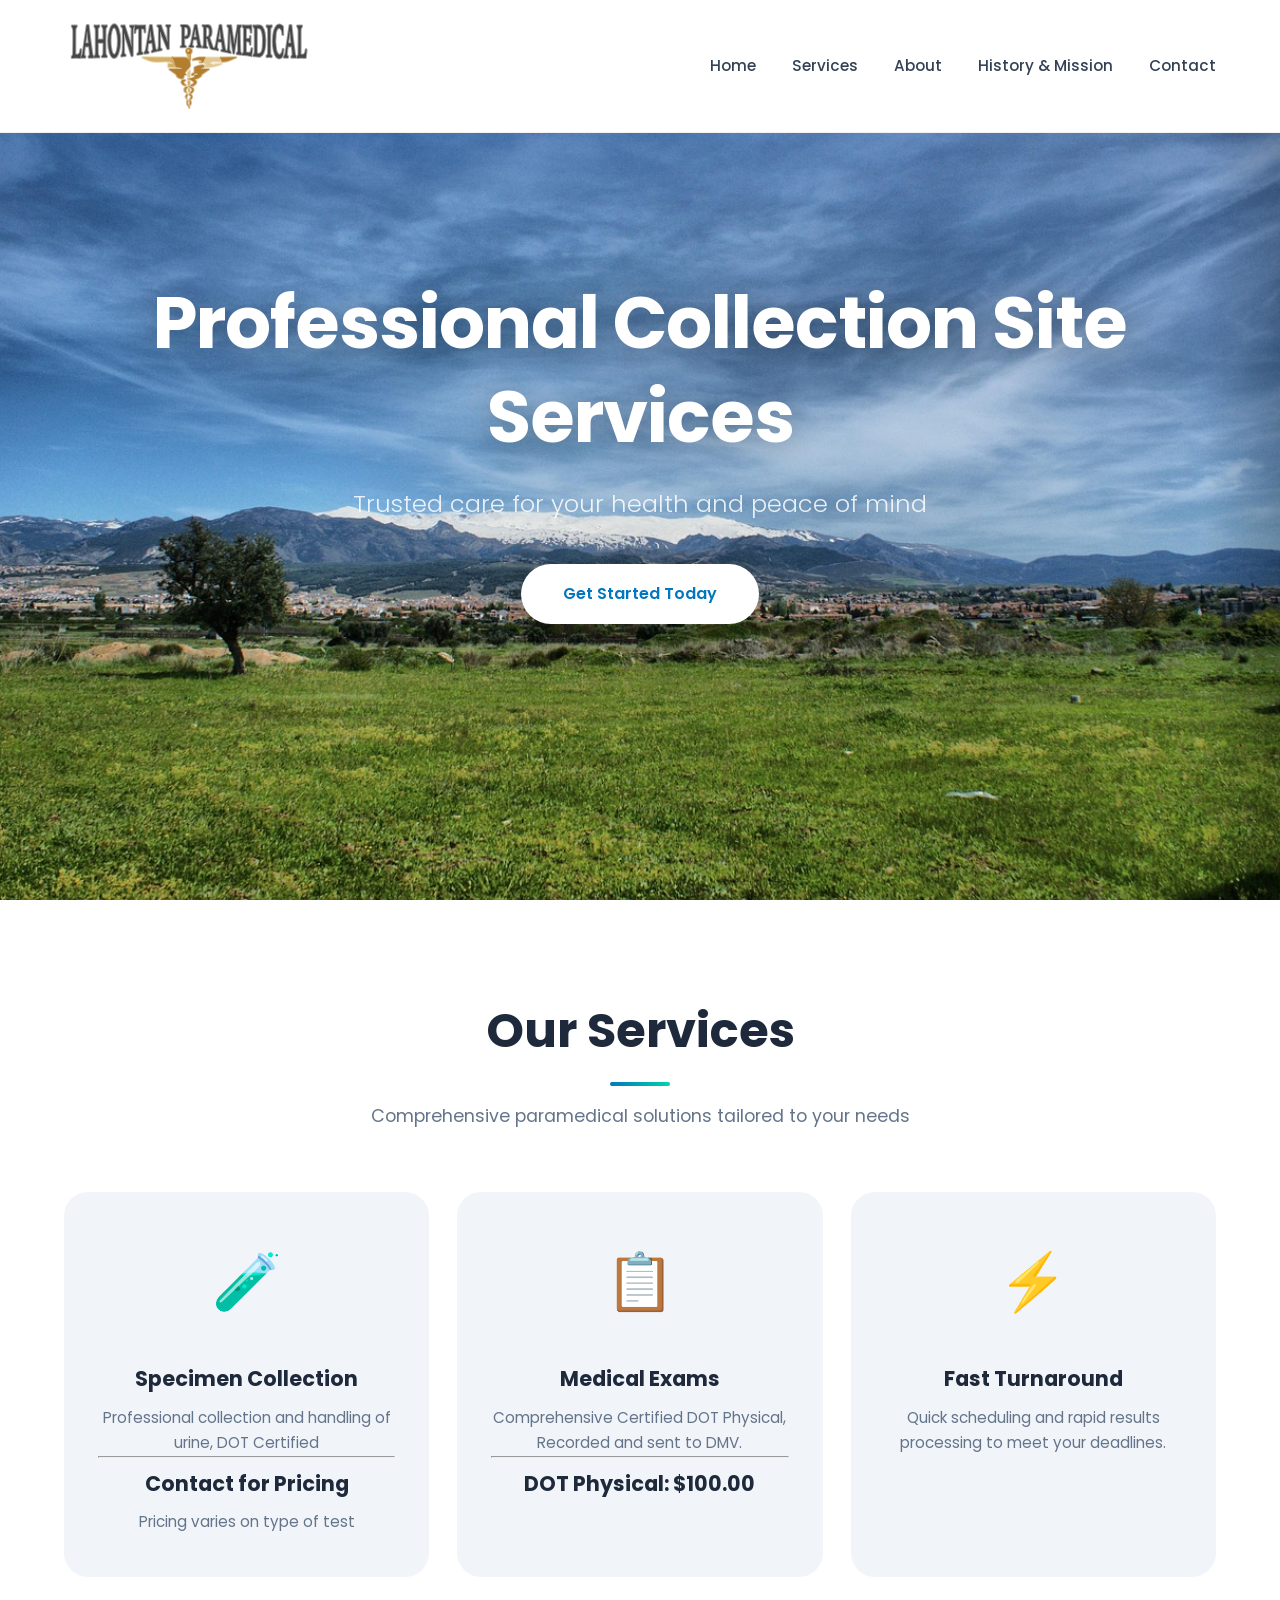
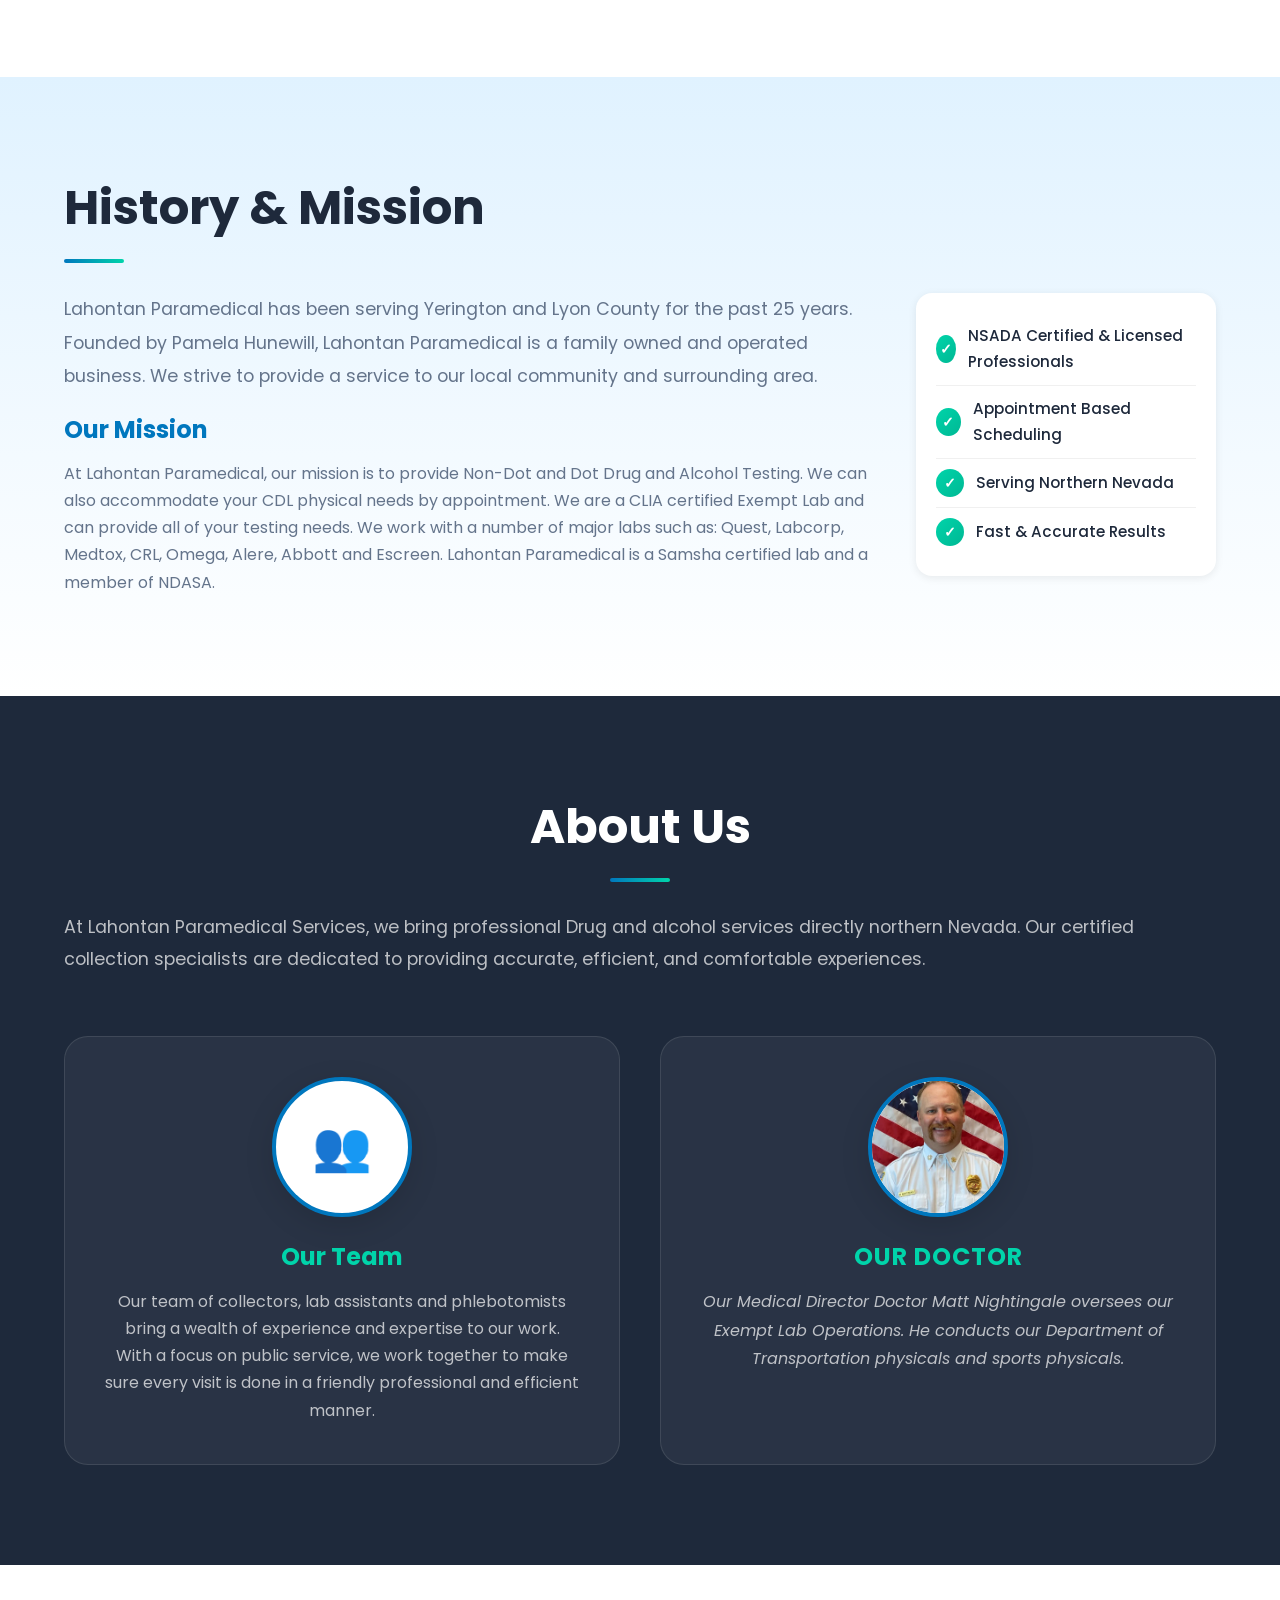
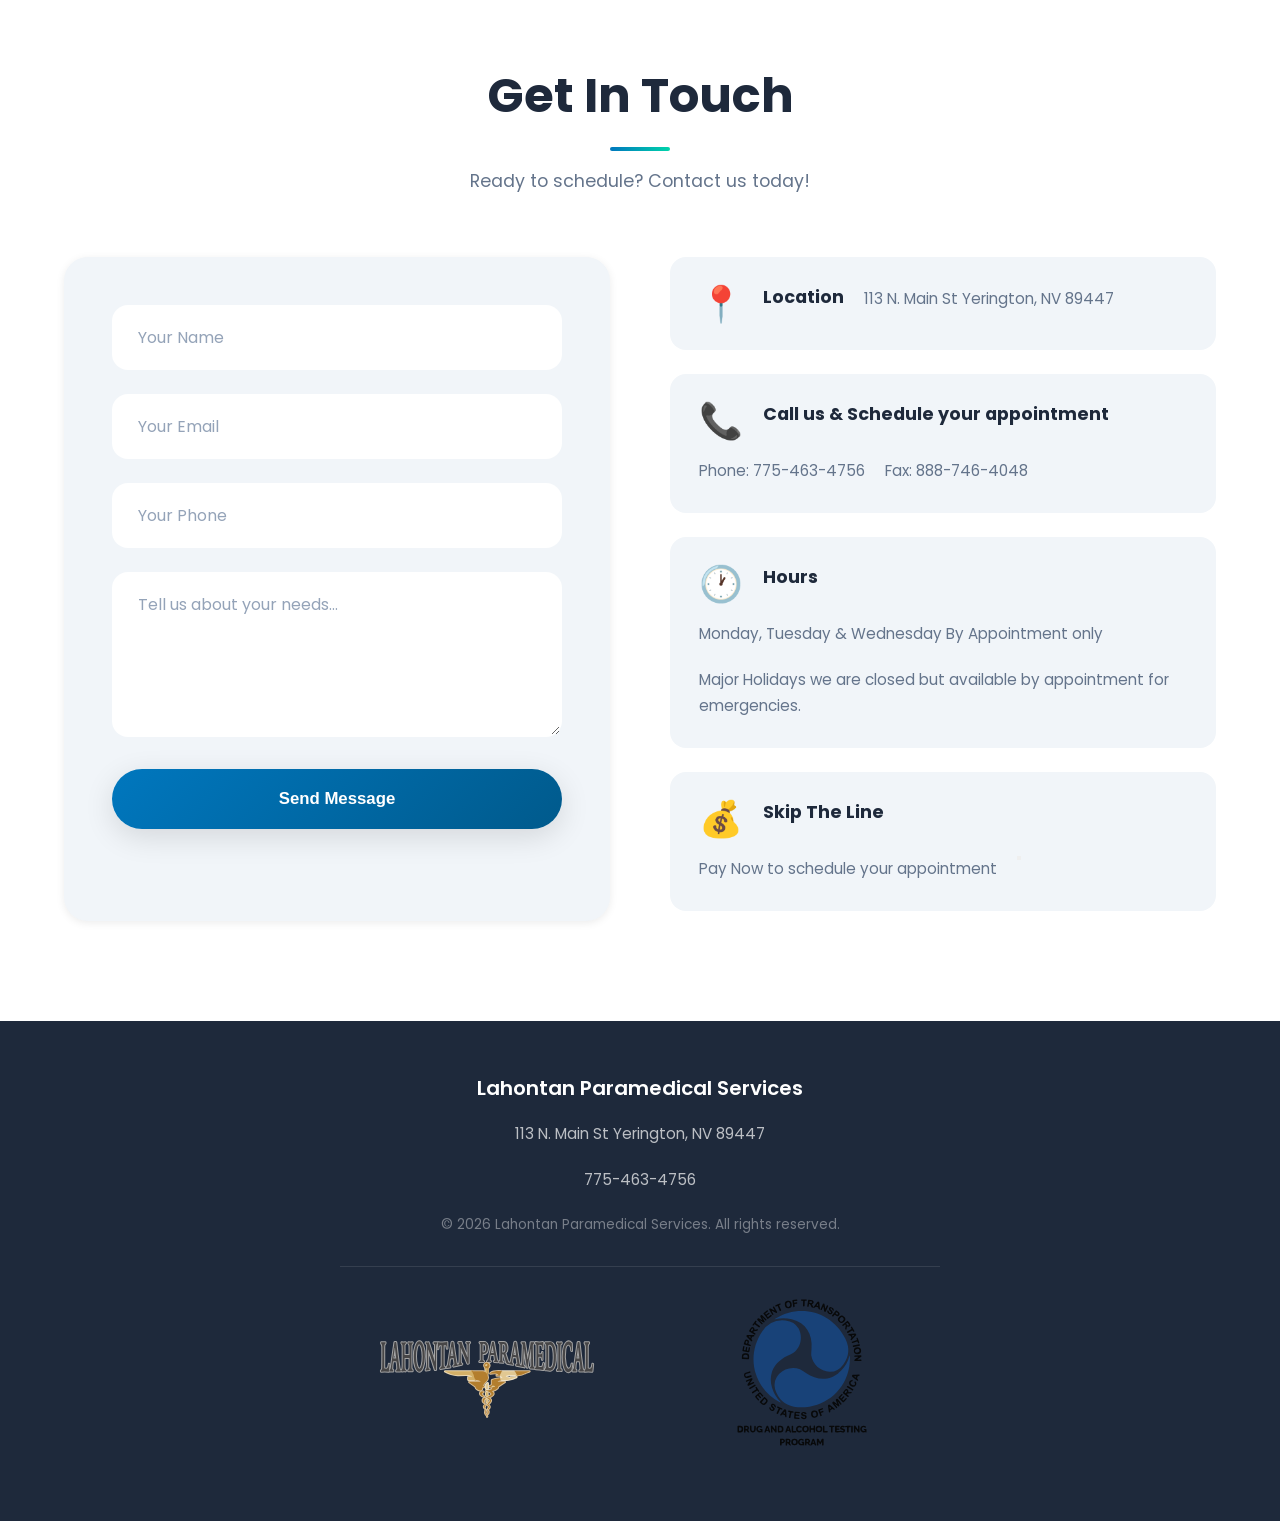
==== index.html @ 8db7cad7 "final draft" ====
<!DOCTYPE html>
<html lang="en">
<head>
    <meta charset="UTF-8">
    <meta name="viewport" content="width=device-width, initial-scale=1.0">
    <title>Lahontan Paramedical Services</title>
    <link rel="icon" type="image/svg+xml" href="./images/DOT.svg">
    <link rel="icon" type="image/svg+xml" href="./images/biglogo.svg">
    <link rel="icon" type="image/svg+xml" href="./images/logo.svg">

    <link rel="stylesheet" href="styles.css">
    <link href="https://fonts.googleapis.com/css2?family=Poppins:wght@300;400;600;700&display=swap" rel="stylesheet">
</head>
<body class="Site">
    <!-- Navigation -->
    <header id="header">
        <div class="nav-container">
            <div class="logo">
                <img src="images/biglogo.svg" alt="Lahontan Paramedical" class="logo-svg">
                <!-- <span class="logo-text">Lahontan Paramedical</span> -->
            </div>
            <nav class="nav-menu">
                <a href="#home">Home</a>
                <a href="#services">Services</a>
                <a href="#about">About</a>
                <a href="#history-mission">History & Mission</a>
                <a href="#contact">Contact</a>
            </nav>
            <!-- uncomment for hamburger menu  -->
            <!-- <button class="menu-toggle" aria-label="Toggle menu">
                <span></span>
                <span></span>
                <span></span>
            </button> -->
        </div>
    </header>

    <main class="Site-content">
        <!-- Hero Section -->
        <section id="home" class="hero">
            <div class="hero-content">
                <h1 class="hero-title">Professional  Collection Site Services</h1>
                <p class="hero-subtitle">Trusted care for your health and peace of mind</p>
                <a href="#contact" class="btn btn-primary pulse">Get Started Today</a>
            </div>
            <div class="hero-bg"></div>
        </section>

        <!-- Services Section -->
        <section id="services" class="section services">
            <div class="container">
                <h2 class="section-title">Our Services</h2>
                <p class="section-subtitle">Comprehensive paramedical solutions tailored to your needs</p>
                
                <div class="services-grid">
                    <div class="service-card">
                        <div class="service-icon">🧪</div>
                        <h3>Specimen Collection</h3>
                        <p>Professional collection and handling of urine, DOT Certified</p>
                        <hr>
                        <h3>Contact for Pricing</h3>
                        <p>Pricing varies on type of test</p>
                    </div>
                    <div class="service-card">
                        <div class="service-icon">📋</div>
                        <h3>Medical Exams</h3>
                        <p>Comprehensive Certified DOT Physical, Recorded and sent to DMV.</p>
                        <hr>
                        <h3>DOT Physical: $100.00</h3>
                    </div>
                     <div class="service-card">
                        <div class="service-icon">⚡</div>
                        <h3>Fast Turnaround</h3>
                        <p>Quick scheduling and rapid results processing to meet your deadlines.</p>
                    </div>
                </div>
            </div>
        </section>

        <!-- About Section -->
        <section id="about" class="section about">
            <div class="container">
                <div class="about-grid">
                    <div class="about-content">
                        <h2 class="section-title"> History & Mission</h2>
                        <div class="about-intro-wrapper">
                            <div class="about-main-content">
                                <p class="about-intro-text">Lahontan Paramedical has been serving Yerington and Lyon County for the past 25 years. Founded by Pamela Hunewill, Lahontan Paramedical is a family owned and operated business. We strive to provide a service to our local community and surrounding area.</p>
                                <div class="about-sub-section">
                                    <h3 class="sub-title">Our Mission</h3>
                                    <p>At Lahontan Paramedical, our mission is to provide Non-Dot and Dot Drug and Alcohol Testing. We can also accommodate your CDL physical needs by appointment. We are a CLIA certified Exempt Lab and can provide all of your testing needs. We work with a number of major labs such as: Quest, Labcorp, Medtox, CRL, Omega, Alere, Abbott and Escreen. Lahontan Paramedical is a Samsha certified lab and a member of NDASA.</p>
                                </div>
                            </div>
                            <ul class="about-list">
                                <li><span class="check">✓</span> NSADA Certified & Licensed Professionals</li>
                                <li><span class="check">✓</span> Appointment Based Scheduling</li>
                                <li><span class="check">✓</span> Serving Northern Nevada</li>
                                <li><span class="check">✓</span> Fast & Accurate Results</li>
                            </ul>
                        </div>
                    </div>
                </div>
            </div>
        </section>

        <!-- History & Mission Section -->
        <section id="history-mission" class="section history-mission">
            <div class="container">
                <div class="history-grid">
                    <div class="history-content">
                        <h2 class="section-title">About Us</h2>
                        <p>At Lahontan Paramedical Services, we bring professional Drug and alcohol services directly northern Nevada. Our certified collection specialists are dedicated to providing accurate, efficient, and comfortable experiences.</p>

                    </div>
                </div>
                
                <div class="team-doctor-grid">
                    <div class="team-card">
                        <div class="member-image-placeholder">👥</div>
                        <h3>Our Team</h3>
                        <p>Our team of collectors, lab assistants and phlebotomists bring a wealth of experience and expertise to our work. With a focus on public service, we work together to make sure every visit is done in a friendly professional and efficient manner.</p>
                    </div>
                    <div class="doctor-card">
                        <div class="member-image-placeholder">
                            <img src="./images/dr.img.png" alt="Dr. Nightingale">
                        </div>
                        <h3>Our Doctor</h3>
                        <p>Our Medical Director Doctor Matt Nightingale oversees our Exempt Lab Operations.  He conducts our Department of Transportation physicals and sports physicals.</p>
                    </div>
                </div>
            </div>
        </section>

        <!-- Contact Section -->
        <section id="contact" class="section contact">
            <div class="container">
                <h2 class="section-title">Get In Touch</h2>
                <p class="section-subtitle">Ready to schedule? Contact us today!</p>
                
                <div class="contact-grid">
                    <form id="contact-form" class="contact-form" action="https://formspree.io/f/xjgaydbq" method="POST">
                        <div class="form-group">
                            <input type="text" name="name" placeholder="Your Name" required>
                        </div>
                        <div class="form-group">
                            <input type="email" name="email" placeholder="Your Email" required>
                        </div>
                        <div class="form-group">
                            <input type="tel" name="phone" placeholder="Your Phone">
                        </div>
                        <div class="form-group">
                            <textarea name="message" placeholder="Tell us about your needs..." rows="5" required></textarea>
                        </div>
                        <input type="hidden" name="_subject" value="New Contact - Lahontan Paramedical">
                        <button type="submit" class="btn btn-primary">Send Message</button>
                        <p id="response-message" class="response-message"></p>
                    </form>
                    <div class="contact-info">
                        <a class="location" href="https://www.google.com/maps/search/?api=1&query=113+N+Main+St+Yerington+NV+89447" target="_blank" rel="noopener noreferrer">
                            <div class="info-card">
                                <span class="info-icon">📍</span>
                                <h4>Location</h4>
                                <p>113 N. Main St Yerington, NV 89447</p>
                            </div>
                        </a>
                        <div class="info-card">
                            <span class="info-icon">📞</span>
                            <h4>Call us & Schedule your appointment</h4>
                            <p>Phone: 775-463-4756</p>
                            <p>Fax: 888-746-4048</p>
                            
                        </div>
                        <div class="info-card">
                            <span class="info-icon">🕐</span>
                            <h4>Hours</h4>
                            <p>Monday, Tuesday & Wednesday By Appointment only </p>
                            <p>Major Holidays we are closed but available by appointment for emergencies.</p>
                        </div>
                        <div class="info-card">
                            <span class="info-icon">💰</span>
                            <h4>Skip The Line</h4>
                            <p>Pay Now to schedule your appointment</p>
                            <button></button>
                        </div>
                    </div>
                </div>
            </div>
        </section>
    </main>

    <!-- Footer -->
    <footer class="site-footer">
        <div class="container">
            <div class="footer-content">
                <div class="footer-logo logo">
                    <span>Lahontan Paramedical Services</span>
                </div>
                <a class="location" href="https://www.google.com/maps/search/?api=1&query=113+N+Main+St+Yerington+NV+89447" target="_blank" rel="noopener noreferrer">
                    <p class="footer-address">113 N. Main St Yerington, NV 89447</p>
                </a>
                <p class="footer-address">775-463-4756</p>
                <p class="footer-copy">&copy; 2026 Lahontan Paramedical Services. All rights reserved.</p>
                <div class="bottom-logos">
                    <img src="./images/biglogo.svg" alt="Lahontan Paramedical" class="footer-sub-logo">
                    <a href="https://www.transportation.gov/" target="_blank" rel="noopener noreferrer">
                        <img src="./images/DOT.svg" alt="Lab Logo" class="footer-sub-logo-dot">
                    </a>
                </div>
            </div>
        </div>
    </footer>

    <script src="main.js"></script>
</body>
</html>
---- styles.css ----
/* === dev styles === */
:root {
    --primary: #0077be;
    --primary-dark: #005a8c;
    --primary-light: #e0f2ff;
    --secondary: #00d4aa;
    --secondary-dark: #00b894;
    --accent: #ff7043;
    --dark: #1e293b;
    --dark-light: #334155;
    --gray: #64748b;
    --gray-light: #94a3b8;
    --light: #f1f5f9;
    --white: #ffffff;
    
    --shadow-sm: 0 2px 8px rgba(0, 0, 0, 0.08);
    --shadow-md: 0 8px 30px rgba(0, 0, 0, 0.12);
    --shadow-lg: 0 20px 50px rgba(0, 0, 0, 0.15);
    --shadow-glow: 0 0 40px rgba(0, 119, 190, 0.3);
    
    --ease-out: cubic-bezier(0.33, 1, 0.68, 1);
    --ease-in-out: cubic-bezier(0.65, 0, 0.35, 1);
    --bounce: cubic-bezier(0.34, 1.56, 0.64, 1);
    
    --radius-sm: 8px;
    --radius-md: 16px;
    --radius-lg: 24px;
    --radius-full: 50px;
}

/* === Reset & Base === */
*,
*::before,
*::after {
    margin: 0;
    padding: 0;
    box-sizing: border-box;
}

html {
    scroll-behavior: smooth;
    font-size: 16px;
}

body {
    font-family: 'Poppins', -apple-system, BlinkMacSystemFont, 'Segoe UI', sans-serif;
    background: var(--light);
    color: var(--dark);
    line-height: 1.7;
    overflow-x: hidden;
    -webkit-font-smoothing: antialiased;
}

/* === Sticky Footer === */
.Site {
    display: flex;
    min-height: 100vh;
    flex-direction: column;
}

.Site-content {
    flex: 1;
}

/* === Typography === */
h1, h2, h3, h4 {
    font-weight: 700;
    line-height: 1.3;
    color: var(--dark);
}

p {
    color: var(--gray);
}

a {
    text-decoration: none;
    color: inherit;
    transition: color 0.3s var(--ease-out);
}

/* === Container === */
.container {
    max-width: 1200px;
    margin: 0 auto;
    padding: 0 24px;
}

/* === Header & Navigation === */
#header {
    position: fixed;
    top: 0;
    left: 0;
    right: 0;
    z-index: 1000;
    background: rgba(255, 255, 255, 1);
    backdrop-filter: blur(20px);
    -webkit-backdrop-filter: blur(20px);
    border-bottom: 1px solid rgba(0, 0, 0, 0.05);
    transition: all 0.4s var(--ease-out);
}

#header.scrolled {
    background: var(--white);
    box-shadow: var(--shadow-md);
}

.nav-container {
    max-width: 1200px;
    margin: 0 auto;
    padding: 16px 24px;
    display: flex;
    justify-content: space-between;
    align-items: center;
}

.logo {
    display: flex;
    align-items: center;
    gap: 48px;
    font-weight: 700;
    font-size: 1.25rem;
    color: var(--primary);
}

.logo-svg {
    width: 248px;
    height: 100px;
    transition: transform 0.3s ease;
}

.logo:hover .logo-svg {
    transform: scale(1.1);
}

.logo-icon {
    display: none;
}

@keyframes heartbeat {
    0%, 100% { transform: scale(1); }
    10% { transform: scale(1.1); }
    20% { transform: scale(1); }
    30% { transform: scale(1.1); }
    40% { transform: scale(1); }
}

.nav-menu {
    display: flex;
    gap: 36px;
}

.nav-menu a {
    font-weight: 500;
    font-size: 0.95rem;
    color: var(--dark-light);
    position: relative;
    padding: 8px 0;
}

.nav-menu a::before {
    content: '';
    position: absolute;
    bottom: 0;
    left: 50%;
    width: 0;
    height: 3px;
    background: linear-gradient(90deg, var(--primary), var(--secondary));
    border-radius: 3px;
    transition: all 0.3s var(--bounce);
    transform: translateX(-50%);
}

.nav-menu a:hover {
    color: var(--primary);
}

.nav-menu a:hover::before {
    width: 100%;
}

.menu-toggle {
    display: none;
    flex-direction: column;
    gap: 6px;
    background: none;
    border: none;
    cursor: pointer;
    padding: 8px;
    z-index: 1001;
}

.menu-toggle span {
    display: block;
    width: 28px;
    height: 3px;
    background: var(--dark);
    border-radius: 3px;
    transition: all 0.3s var(--ease-out);
    transform-origin: center;
}

.menu-toggle.active span:nth-child(1) {
    transform: rotate(45deg) translateY(6px) translateX(6px);
}

.menu-toggle.active span:nth-child(2) {
    opacity: 0;
    transform: scaleX(0);
}

.menu-toggle.active span:nth-child(3) {
    transform: rotate(-45deg) translateY(-6px) translateX(6px);
}

/* === Hero Section === */
.hero {
    min-height: 100vh;
    display: flex;
    align-items: center;
    justify-content: center;
    position: relative;
    background: linear-gradient(135deg, var(--primary) 0%, var(--primary-dark) 50%, #003d5c 100%);
    overflow: hidden;
}

.hero::before {
    content: '';
    position: absolute;
    top: -50%;
    right: -20%;
    width: 80%;
    height: 150%;
    background: radial-gradient(circle, rgba(0, 212, 170, 0.15) 0%, transparent 60%);
    animation: rotate 30s linear infinite;
}

@keyframes rotate {
    from { transform: rotate(0deg); }
    to { transform: rotate(360deg); }
}

.hero-bg {
    position: absolute;
    inset: 0;
    background-position: center;
    background-repeat: no-repeat;
    background-size: cover;
    background-image: url("images/sierra.jpg");
    /* radial-gradient(circle at 20% 80%, rgba(255, 255, 255, 0.1) 0%, transparent 50%),
        radial-gradient(circle at 80% 20%, rgba(0, 212, 170, 0.1) 0%, transparent 40%);
    animation: pulse-bg 8s ease-in-out infinite alternate; */

}

@keyframes pulse-bg {
    0% { opacity: 0.5; }
    100% { opacity: 1; }
}

.hero-content {
    text-align: center;
    z-index: 2;
    padding: 24px;
    animation: fade-up 1s var(--ease-out) forwards;
    opacity: 0;
}

@keyframes fade-up {
    from {
        opacity: 0;
        transform: translateY(40px);
    }
    to {
        opacity: 1;
        transform: translateY(0);
    }
}

.hero-title {
    font-size: clamp(2.5rem, 7vw, 4.5rem);
    color: var(--white);
    margin-bottom: 20px;
    text-shadow: 0 4px 30px rgba(0, 0, 0, 0.3);
    letter-spacing: -1px;
}

.hero-subtitle {
    font-size: clamp(1.1rem, 2.5vw, 1.5rem);
    color: rgba(255, 255, 255, 0.85);
    margin-bottom: 40px;
    font-weight: 300;
}

/* === Buttons === */
.btn {
    display: inline-flex;
    align-items: center;
    justify-content: center;
    padding: 16px 42px;
    border-radius: var(--radius-full);
    font-weight: 600;
    font-size: 1rem;
    border: none;
    cursor: pointer;
    transition: all 0.4s var(--ease-out);
    position: relative;
    overflow: hidden;
}

.btn-primary {
    background: var(--white);
    color: var(--primary);
    box-shadow: var(--shadow-md);
}

.btn-primary::before {
    content: '';
    position: absolute;
    inset: 0;
    background: linear-gradient(135deg, var(--secondary), var(--primary));
    opacity: 0;
    transition: opacity 0.4s var(--ease-out);
}

.btn-primary:hover {
    transform: translateY(-4px);
    box-shadow: var(--shadow-lg), var(--shadow-glow);
    color: var(--white);
}

.btn-primary:hover::before {
    opacity: 1;
}

.btn-primary span,
.btn-primary:not(:has(span)) {
    position: relative;
    z-index: 1;
}

.pulse {
    animation: glow-pulse 2.5s ease-in-out infinite;
}

@keyframes glow-pulse {
    0%, 100% { box-shadow: 0 0 0 0 rgba(255, 255, 255, 0.5); }
    50% { box-shadow: 0 0 0 20px rgba(255, 255, 255, 0); }
}

/* === Sections === */
.section {
    padding: 100px 24px;
}

.section-title {
    font-size: clamp(2rem, 4vw, 3rem);
    text-align: center;
    margin-bottom: 16px;
    position: relative;
}

.section-title::after {
    content: '';
    display: block;
    width: 60px;
    height: 4px;
    background: linear-gradient(90deg, var(--primary), var(--secondary));
    border-radius: 4px;
    margin: 20px auto 0;
}

.section-subtitle {
    text-align: center;
    font-size: 1.1rem;
    color: var(--gray);
    margin-bottom: 60px;
    max-width: 600px;
    margin-left: auto;
    margin-right: auto;
}

/* === Services Section === */
.services {
    background: var(--white);
}

.services-grid {
    display: grid;
    grid-template-columns: repeat(auto-fit, minmax(320px, 1fr));
    gap: 28px;
}

.service-card {
    background: var(--light);
    padding: 40px 32px;
    border-radius: var(--radius-lg);
    text-align: center;
    border: 2px solid transparent;
    transition: all 0.4s var(--ease-out);
    position: relative;
}

.service-card::before {
    content: '';
    position: absolute;
    inset: -2px;
    border-radius: var(--radius-lg);
    background: linear-gradient(135deg, var(--primary), var(--secondary));
    opacity: 0;
    z-index: -1;
    transition: opacity 0.4s var(--ease-out);
}

.service-card:hover {
    background: var(--white);
    transform: translateY(-8px);
    box-shadow: var(--shadow-lg);
}

.service-card:hover::before {
    opacity: 1;
}

.service-icon {
    font-size: 3.5rem;
    margin-bottom: 24px;
    display: inline-block;
    animation: float 3s ease-in-out infinite;
    animation-delay: calc(var(--i, 0) * 0.2s);
}

.service-card:nth-child(1) .service-icon { --i: 0; }
.service-card:nth-child(2) .service-icon { --i: 1; }
.service-card:nth-child(3) .service-icon { --i: 2; }
.service-card:nth-child(4) .service-icon { --i: 3; }
.service-card:nth-child(5) .service-icon { --i: 4; }
.service-card:nth-child(6) .service-icon { --i: 5; }

@keyframes float {
    0%, 100% { transform: translateY(0); }
    50% { transform: translateY(-10px); }
}

.service-card h3 {
    font-size: 1.3rem;
    margin: 12px 0;
    color: var(--dark);
}

.service-card p {
    font-size: 0.95rem;
    line-height: 1.7;
}

/* === About Section === */
.about {
    background: linear-gradient(180deg, var(--primary-light) 0%, var(--white) 100%);
}

.about-grid {
    display: block;
}

.about-content .section-title {
    text-align: left;
    margin-bottom: 30px;
}

.about-content .section-title::after {
    margin: 20px 0 0;
}

.about-intro-wrapper {
    display: flex;
    gap: 40px;
    align-items: flex-start;
}

.about-main-content {
    flex: 1;
}

.about-intro-text {
    font-size: 1.1rem;
    line-height: 1.9;
    color: var(--gray);
    margin-bottom: 20px;
}

.about-list {
    flex: 0 0 300px; /* Fixed width for the list on the right */
    list-style: none;
    background: var(--white);
    padding: 20px;
    border-radius: var(--radius-md);
    box-shadow: var(--shadow-sm);
}

.about-list li {
    display: flex;
    align-items: center;
    gap: 12px;
    padding: 10px 0;
    font-weight: 500;
    font-size: 0.95rem;
    color: var(--dark);
    border-bottom: 1px solid rgba(0, 0, 0, 0.06);
}

.about-list li:last-child {
    border-bottom: none;
}

.about-sub-section {
    margin-top: 20px;
}

.sub-title {
    font-size: 1.5rem;
    margin-bottom: 15px;
    color: var(--primary);
}

/* === History & Mission Section === */
.history-mission {
    background: var(--dark);
    color: var(--white);
}

.history-mission .section-title {
    color: var(--white);
    margin-bottom: 30px;
}

.history-grid {
    margin-bottom: 60px;
}

.history-content p {
    color: rgba(255, 255, 255, 0.8);
    font-size: 1.1rem;
    line-height: 1.8;
}

.team-doctor-grid {
    display: grid;
    grid-template-columns: 1fr 1fr;
    gap: 40px;
    margin-top: 40px;
}

.team-card, .doctor-card {
    background: rgba(255, 255, 255, 0.05);
    padding: 40px;
    border-radius: var(--radius-lg);
    text-align: center;
    border: 1px solid rgba(255, 255, 255, 0.1);

}
/* .doctor-card {
    background: rgba(0, 119, 190, 0.1);
    border: 1px solid var(--primary);
    position: relative;
    overflow: hidden;
} */

/* .doctor-card::before {
    content: 'MD';
    position: absolute;
    top: 20px;
    right: 20px;
    font-size: 3rem;
    font-weight: 900;
    color: rgba(0, 212, 170, 0.1);
    line-height: 1;
} */

.member-image-placeholder {
    width: 140px;
    height: 140px;
    background: var(--white);
    border-radius: 50%;
    margin: 0 auto 24px;
    display: flex;
    align-items: center;
    justify-content: center;
    font-size: 3rem;
    box-shadow: var(--shadow-md);
    overflow: hidden;
    border: 4px solid var(--primary);
}

.member-image-placeholder img {
    width: 100%;
    height: 100%;
    object-fit: cover;
}

.doctor-card h3 {
    color: var(--secondary) !important;
    text-transform: uppercase;
    letter-spacing: 1px;
    margin-bottom: 20px;
}

.doctor-card p {
    color: rgba(255, 255, 255, 0.9);
    font-style: italic;
    line-height: 1.8;
}

.history-mission h3 {
    color: var(--secondary);
    margin-bottom: 16px;
    font-size: 1.5rem;
}

.history-mission p {
    color: rgba(255, 255, 255, 0.7);
}

@media (max-width: 768px) {
    .team-doctor-grid {
        grid-template-columns: 1fr;
    }
}

@media (max-width: 968px) {
    .about-intro-wrapper {
        flex-direction: column;
    }
    .about-list {
        flex: none;
        width: 100%;
    }
}

.check {
    display: flex;
    align-items: center;
    justify-content: center;
    width: 28px;
    height: 28px;
    background: linear-gradient(135deg, var(--secondary), var(--secondary-dark));
    color: var(--white);
    border-radius: 50%;
    font-size: 0.9rem;
    font-weight: 700;
}

.about-stats {
    display: grid;
    gap: 20px;
}

.stat-card {
    background: var(--white);
    padding: 32px;
    border-radius: var(--radius-md);
    text-align: center;
    box-shadow: var(--shadow-md);
    transition: all 0.4s var(--ease-out);
}

.stat-card:hover {
    transform: scale(1.03);
    box-shadow: var(--shadow-lg);
}

.stat-number {
    display: block;
    font-size: 3rem;
    font-weight: 700;
    background: linear-gradient(135deg, var(--primary), var(--secondary));
    -webkit-background-clip: text;
    -webkit-text-fill-color: transparent;
    background-clip: text;
    margin-bottom: 8px;
}

.stat-label {
    font-size: 0.95rem;
    color: var(--gray);
    font-weight: 500;
}

/* === Contact Section === */
.contact {
    background: var(--white);
}

.contact-grid {
    display: grid;
    grid-template-columns: 1fr 1fr;
    gap: 60px;
    align-items: start;
}

.contact-form {
    background: var(--light);
    padding: 48px;
    border-radius: var(--radius-lg);
    box-shadow: var(--shadow-sm);
}

.form-group {
    margin-bottom: 24px;
}

.form-group input,
.form-group textarea {
    width: 100%;
    padding: 18px 24px;
    border: 2px solid transparent;
    border-radius: var(--radius-md);
    font-family: inherit;
    font-size: 1rem;
    background: var(--white);
    color: var(--dark);
    transition: all 0.3s var(--ease-out);
}

.form-group input::placeholder,
.form-group textarea::placeholder {
    color: var(--gray-light);
}

.form-group input:focus,
.form-group textarea:focus {
    outline: none;
    border-color: var(--primary);
    box-shadow: 0 0 0 4px var(--primary-light);
}

.form-group textarea {
    resize: vertical;
    min-height: 140px;
}

.contact-form .btn {
    width: 100%;
    padding: 20px;
    font-size: 1.05rem;
    background: linear-gradient(135deg, var(--primary), var(--primary-dark));
    color: var(--white);
}

.contact-form .btn:hover {
    transform: translateY(-3px);
    box-shadow: var(--shadow-lg), var(--shadow-glow);
}

.response-message {
    margin-top: 20px;
    text-align: center;
    font-weight: 600;
    min-height: 24px;
}

.response-message.success {
    color: var(--secondary-dark);
}

.response-message.error {
    color: var(--accent);
}

.contact-info {
    display: flex;
    flex-direction: column;
    gap: 24px;
}
.location {
    cursor: pointer;
    text-decoration: none;

}
.info-card {
    display: flex;
    align-items: flex-start;
    flex-wrap: wrap;
    gap: 20px;
    background: var(--light);
    padding: 28px;
    border-radius: var(--radius-md);
    transition: all 0.4s var(--ease-out);
    border: 1px solid transparent;

}

.info-card:hover {
    background: var(--white);
    transform: translateX(8px);
    box-shadow: var(--shadow-md);
    border-color: var(--primary-light);
}

.info-icon {
    font-size: 2.2rem;
    line-height: 1;
}

.info-card h4 {
    font-size: 1.1rem;
    margin-bottom: 8px;
    color: var(--dark);
}

.info-card p {
    font-size: 0.95rem;
    line-height: 1.7;
}

/* === Footer === */
.site-footer {
    background: var(--dark);
    color: var(--white);
    padding: 50px 24px;
    text-align: center;
}

.footer-content {
    max-width: 600px;
    margin: 0 auto;
}

.footer-logo {
    display: inline-flex;
    align-items: center;
    gap: 12px;
    font-weight: 600;
    font-size: 1.25rem;
    margin-bottom: 16px;
    color: var(--white);
}

.footer-logo .logo-icon {
    animation: none;
}

.footer-address {
    color: rgba(255, 255, 255, 0.7);
    margin-bottom: 20px;
    font-size: 0.95rem;
}

.footer-copy {
    font-size: 0.85rem;
    color: rgba(255, 255, 255, 0.4);
    margin-bottom: 30px;
}

.bottom-logos {
    display: flex;
    justify-content: center;
    align-items: center;
    gap: 100px;
    margin-top: 20px;
    padding-top: 20px;
    border-top: 1px solid rgba(255, 255, 255, 0.1);
}

.footer-sub-logo-dot {
    height: 11rem;
    width: 13rem;
    transition: opacity 0.3s ease, transform 0.3s ease;
}
.footer-sub-logo {
    height: 8rem;
    width: 14rem;
    transition: opacity 0.3s ease, transform 0.3s ease;
}

.footer-sub-logo:hover {
    opacity: 1;
    transform: translateY(-5px);
}

/* === Scroll Reveal Animation === */
.reveal {
    opacity: 0;
    transform: translateY(40px);
    transition: all 0.8s var(--ease-out);
}

.reveal.visible {
    opacity: 1;
    transform: translateY(0);
}

.reveal.delay-1 { transition-delay: 0.1s; }
.reveal.delay-2 { transition-delay: 0.2s; }
.reveal.delay-3 { transition-delay: 0.3s; }

@media (max-width: 1024px) {
    .logo-svg{
        transform: scale(1);
    }
    .about-grid {
        grid-template-columns: 1fr;
        gap: 50px;
    }
    
    .about-stats {
        grid-template-columns: repeat(3, 1fr);
    }
    
    .contact-grid {
        grid-template-columns: 1fr;
        gap: 40px;
    }
}

@media (max-width: 768px) {
    .logo-svg{
        text-align: center;
    }
    .nav-menu {
        position: fixed;
        top: 0;
        left: 0;
        right: 0;
        bottom: 20;
        background: var(--white);
        flex-direction: column;
        justify-content: center;
        align-items: center;
        gap: 0;
        opacity: 0;
        visibility: hidden;
        transition: all 0.4s var(--ease-out);
    }
    
    .nav-menu.active {
        opacity: 1;
        visibility: visible;
    }
    
    .nav-menu a {
        font-size: 1.5rem;
        padding: 20px;
    }
    
    .about-list {
        display: none;
    }
    
    .menu-toggle {
        display: flex;
    }
    
    .section {
        padding: 70px 20px;
    }
    
    .about-stats {
        grid-template-columns: 1fr;
    }
    
    .services-grid {
        grid-template-columns: 1fr;
    }
    
    .contact-form {
        padding: 32px 24px;
    }
    
    .testimonial-card {
        padding: 32px 24px;
    }
    
    .testimonial-text {
        font-size: 1.1rem;
    }
    .bottom-logos{
        gap: 0;
    }
}
@media (max-width: 480px) {
    .hero-title {
        font-size: 2rem;
    }
    
    .btn {
        padding: 14px 32px;
    }
    
    .service-card {
        padding: 32px 24px;
    }
    
    .stat-number {
        font-size: 2.5rem;
    }
}
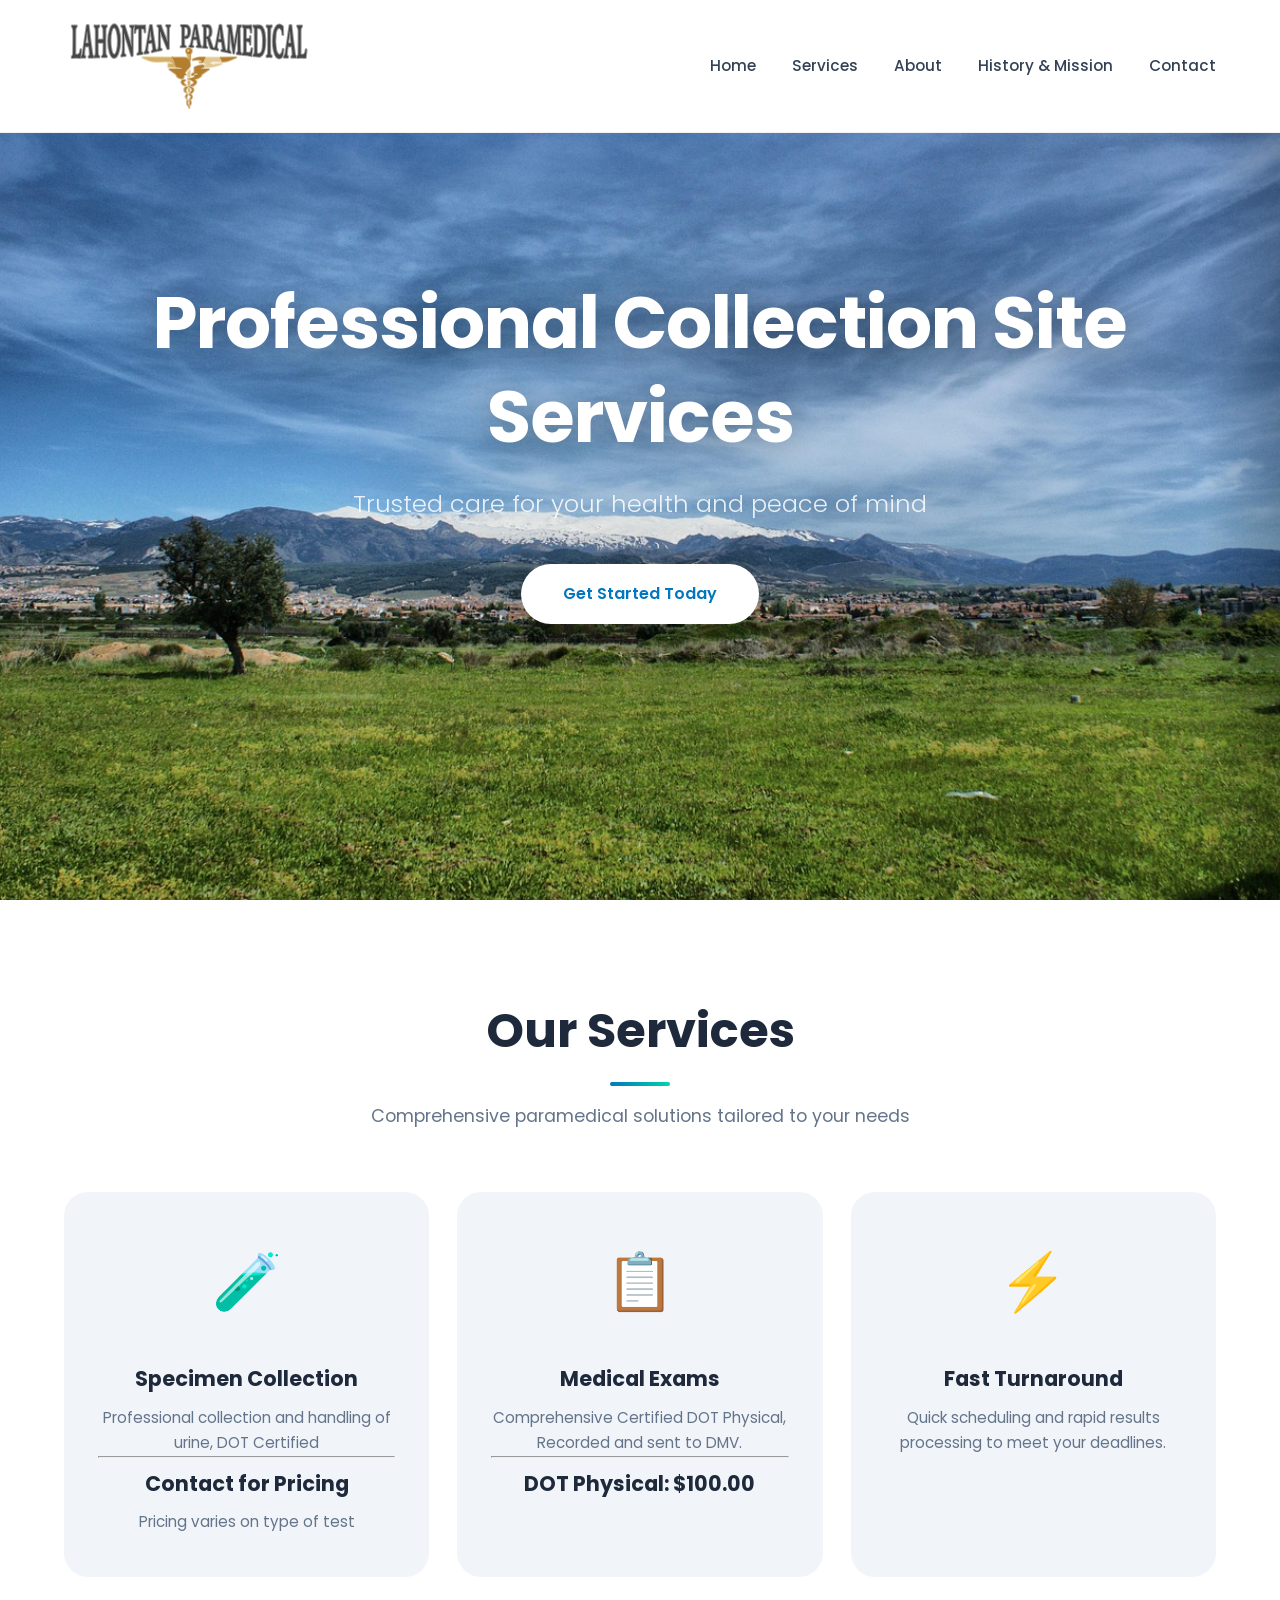
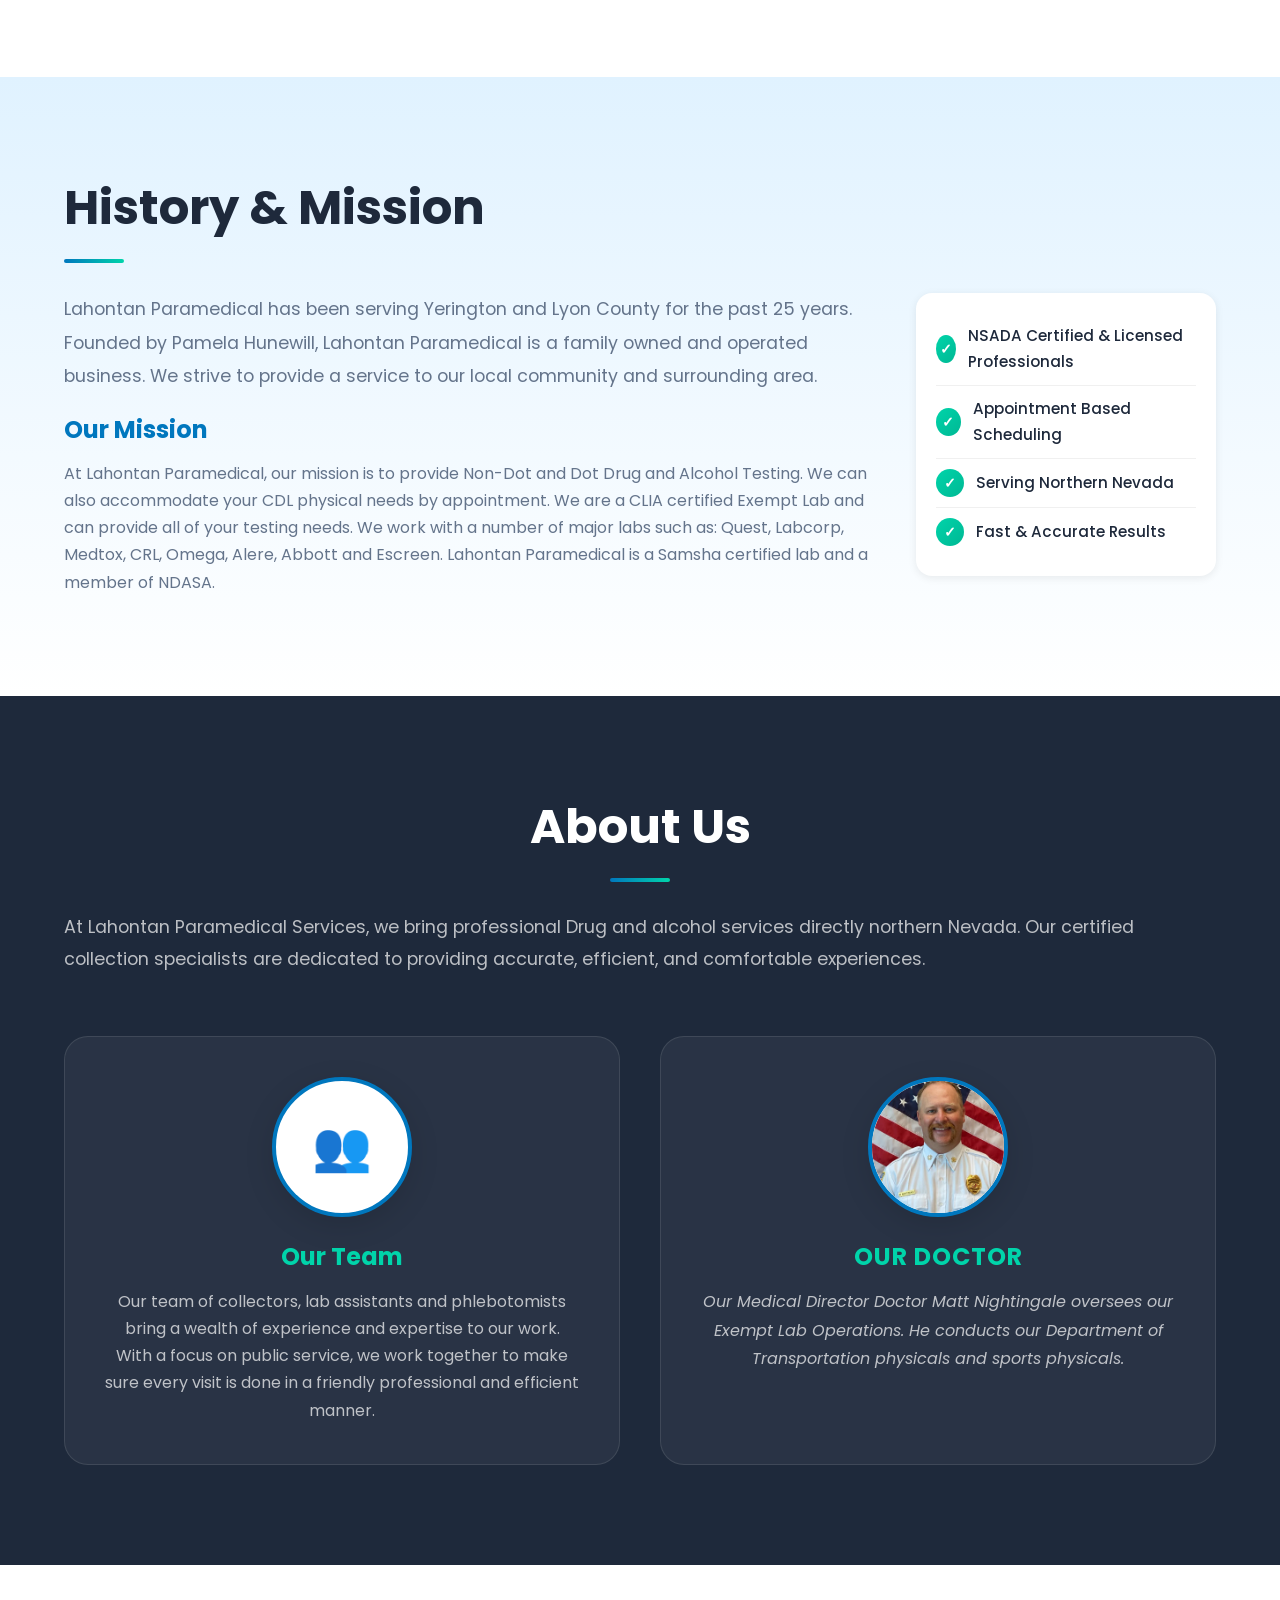
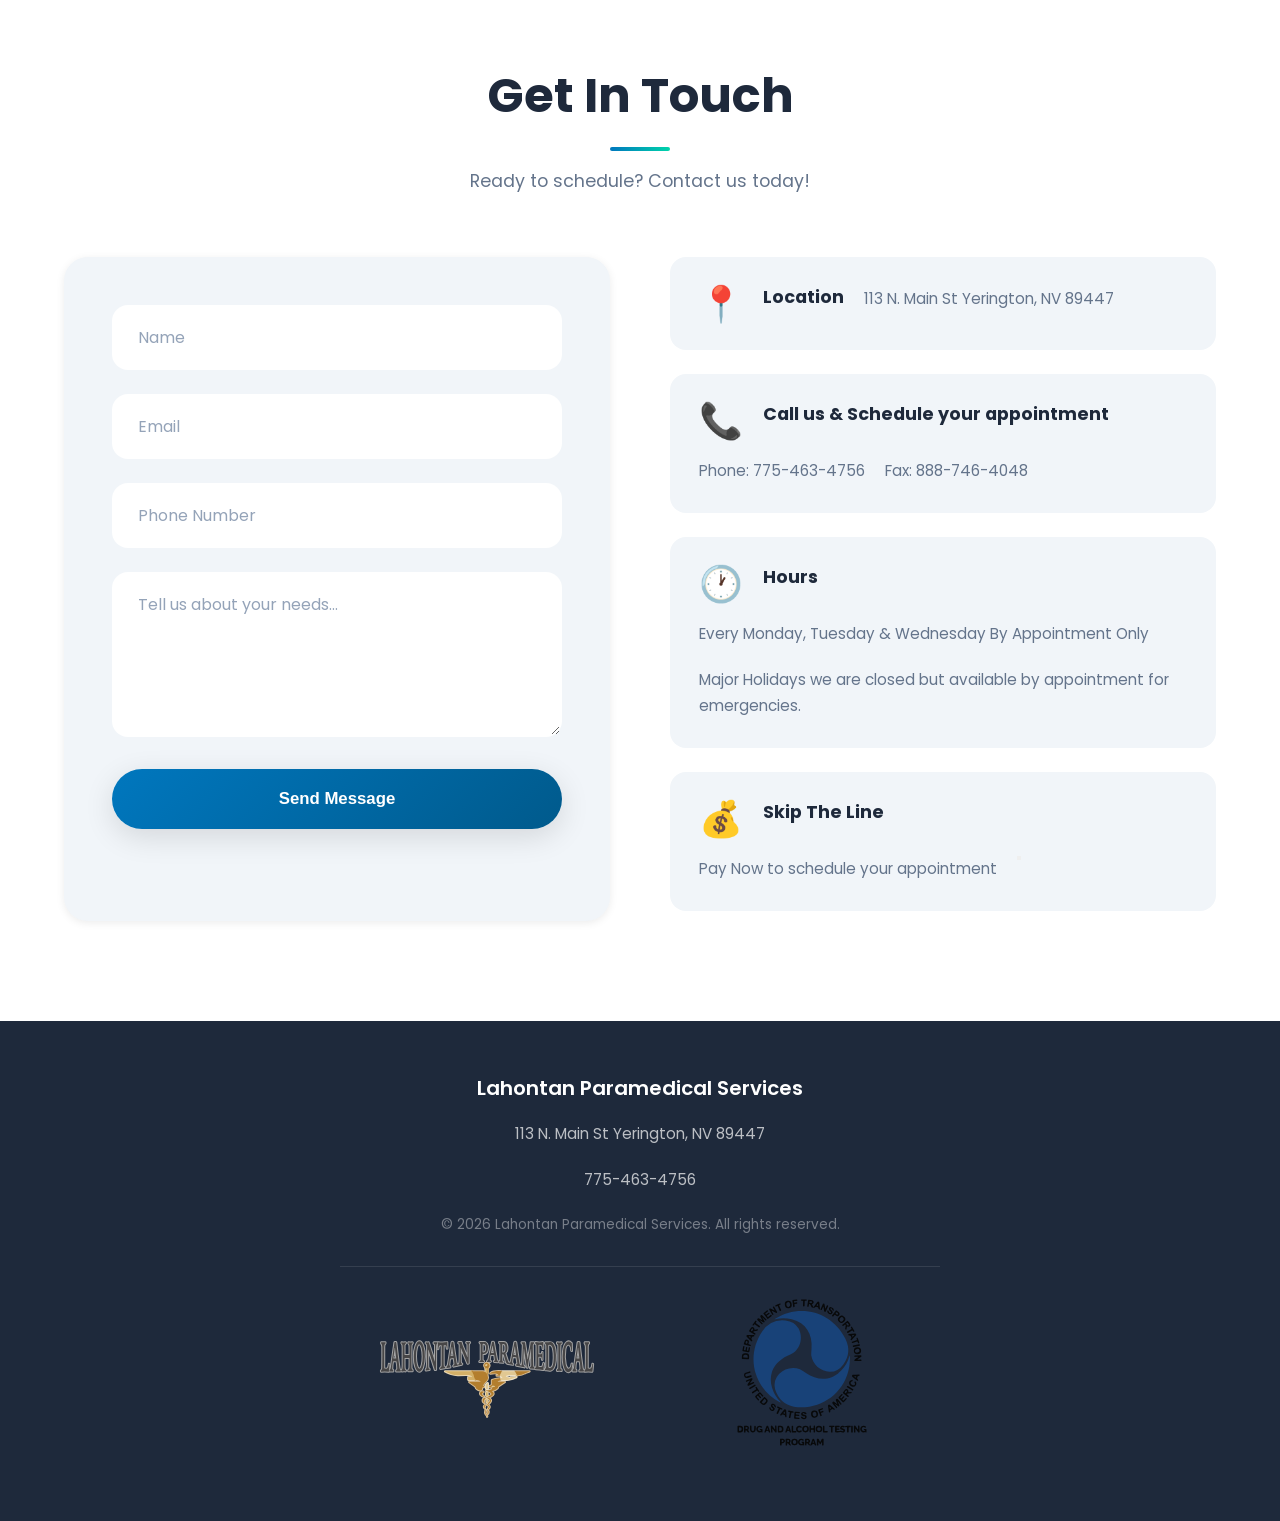
==== commit 8c506c7d: "1.01" ====
--- a/index.html
+++ b/index.html
@@ -140,13 +140,13 @@
                 <div class="contact-grid">
                     <form id="contact-form" class="contact-form" action="https://formspree.io/f/xjgaydbq" method="POST">
                         <div class="form-group">
-                            <input type="text" name="name" placeholder="Your Name" required>
-                        </div>
-                        <div class="form-group">
-                            <input type="email" name="email" placeholder="Your Email" required>
-                        </div>
-                        <div class="form-group">
-                            <input type="tel" name="phone" placeholder="Your Phone">
+                            <input type="text" name="name" placeholder="Name" required>
+                        </div>
+                        <div class="form-group">
+                            <input type="email" name="email" placeholder="Email" required>
+                        </div>
+                        <div class="form-group">
+                            <input type="tel" name="phone" placeholder="Phone Number">
                         </div>
                         <div class="form-group">
                             <textarea name="message" placeholder="Tell us about your needs..." rows="5" required></textarea>
@@ -173,7 +173,7 @@
                         <div class="info-card">
                             <span class="info-icon">🕐</span>
                             <h4>Hours</h4>
-                            <p>Monday, Tuesday & Wednesday By Appointment only </p>
+                            <p>Every Monday, Tuesday & Wednesday By Appointment Only </p>
                             <p>Major Holidays we are closed but available by appointment for emergencies.</p>
                         </div>
                         <div class="info-card">
--- a/styles.css
+++ b/styles.css
@@ -916,6 +916,9 @@
     .logo-svg{
         text-align: center;
     }
+    .nav-container{
+        justify-content: center;
+    }
     .nav-menu {
         position: fixed;
         top: 0;
@@ -973,6 +976,9 @@
     .testimonial-text {
         font-size: 1.1rem;
     }
+    .footer-sub-logo{
+        width:10rem;
+    }
     .bottom-logos{
         gap: 0;
     }
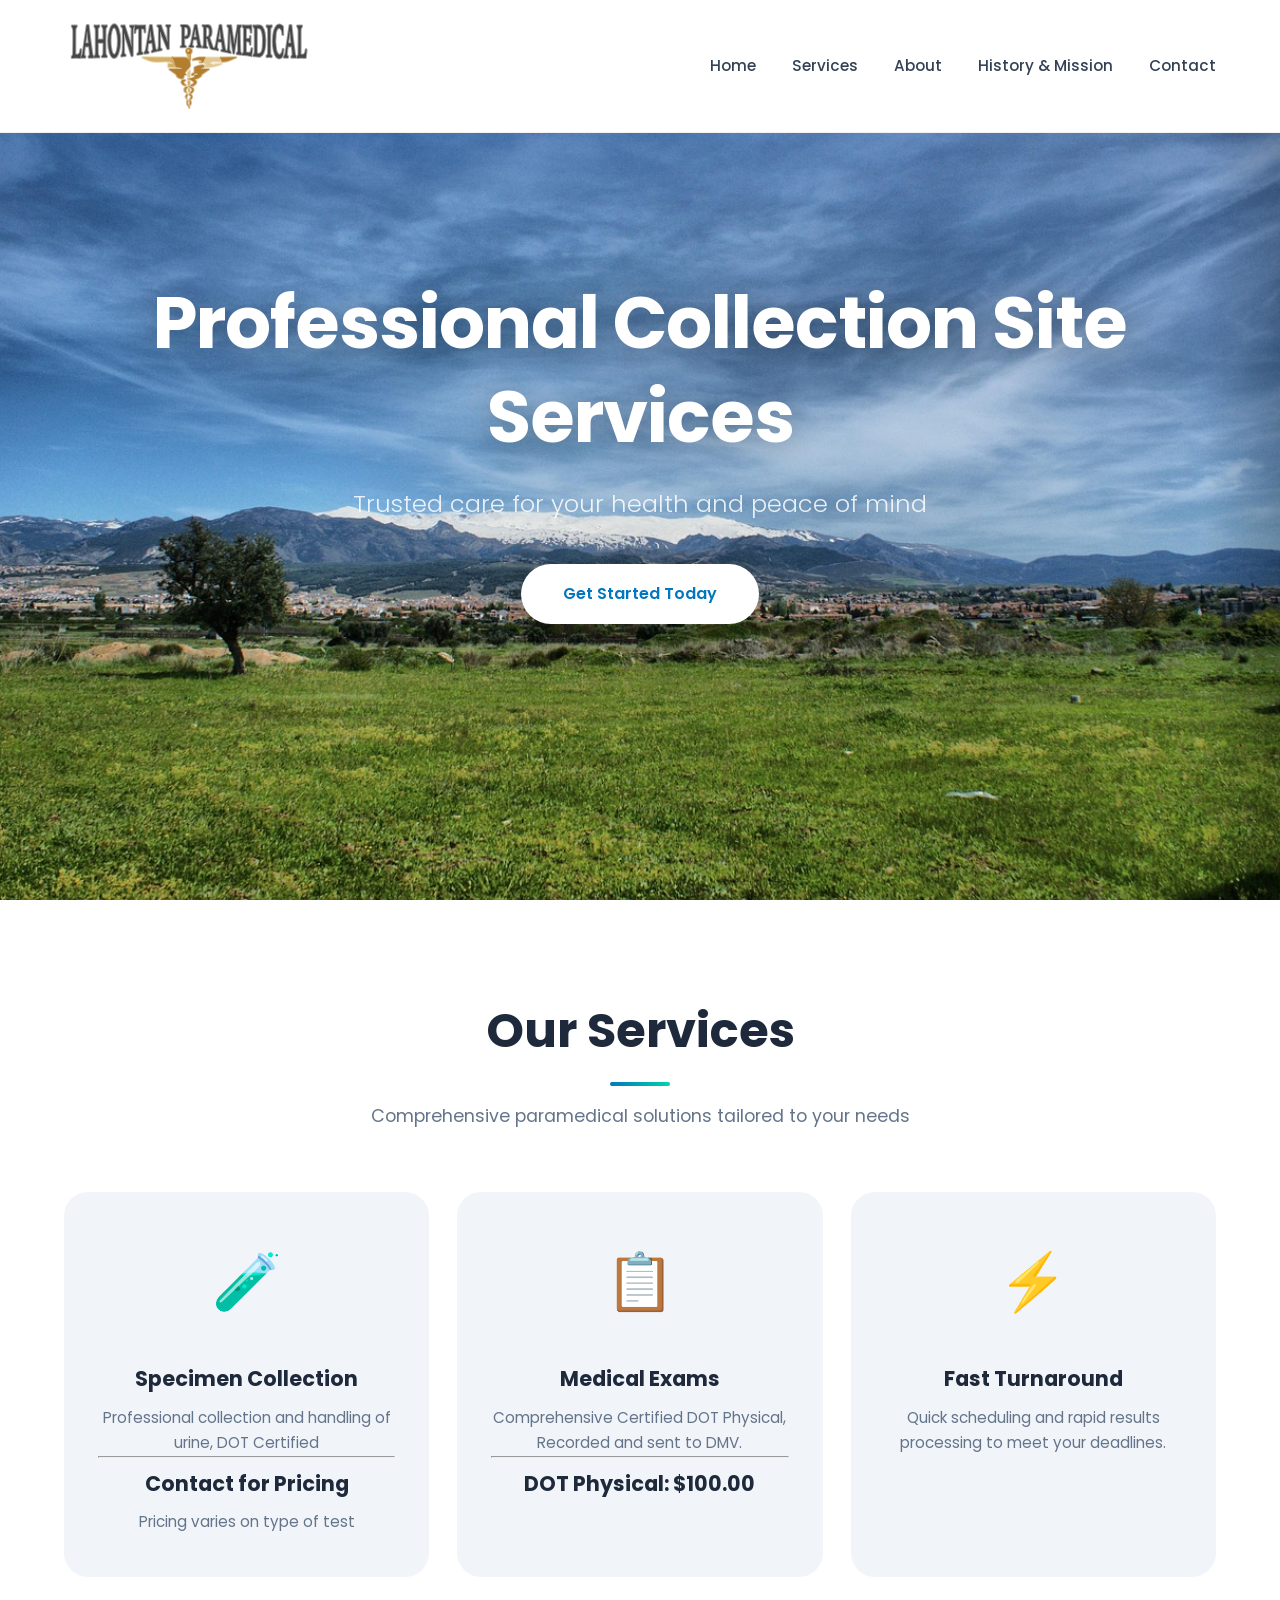
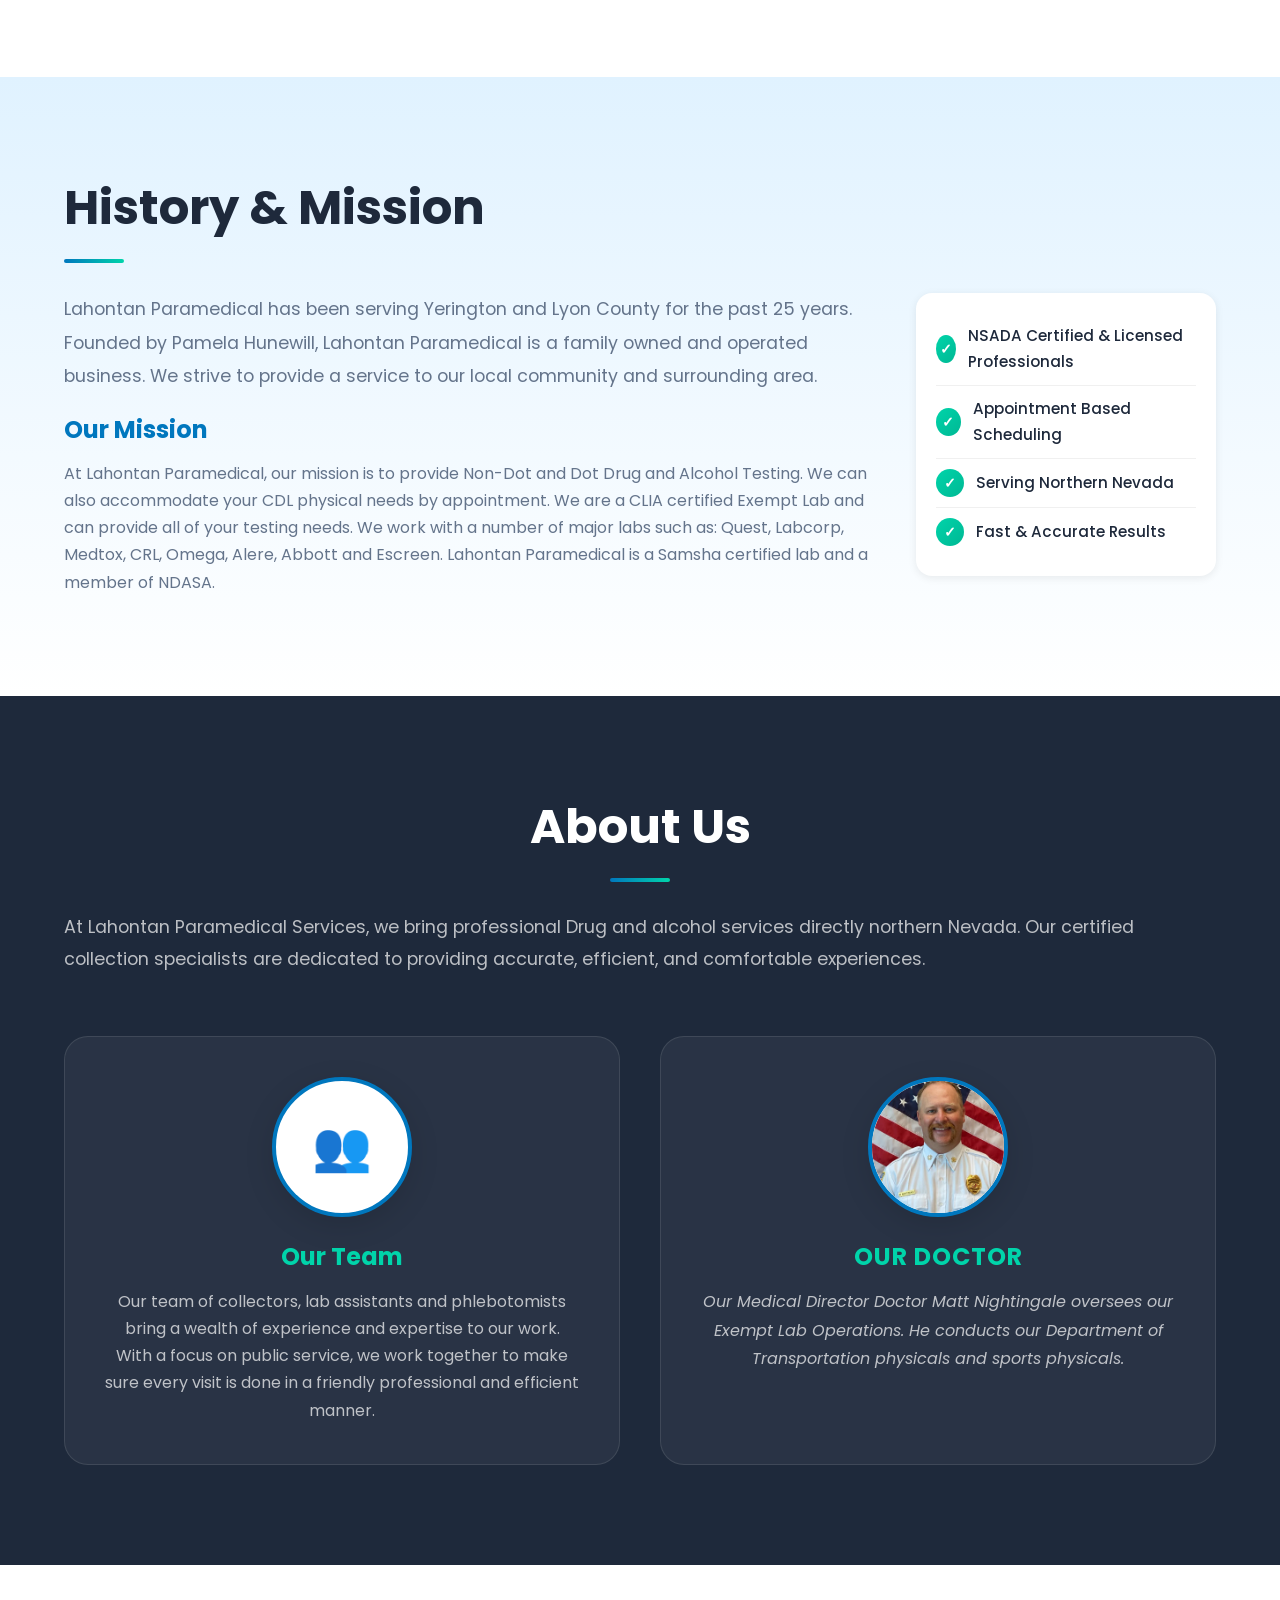
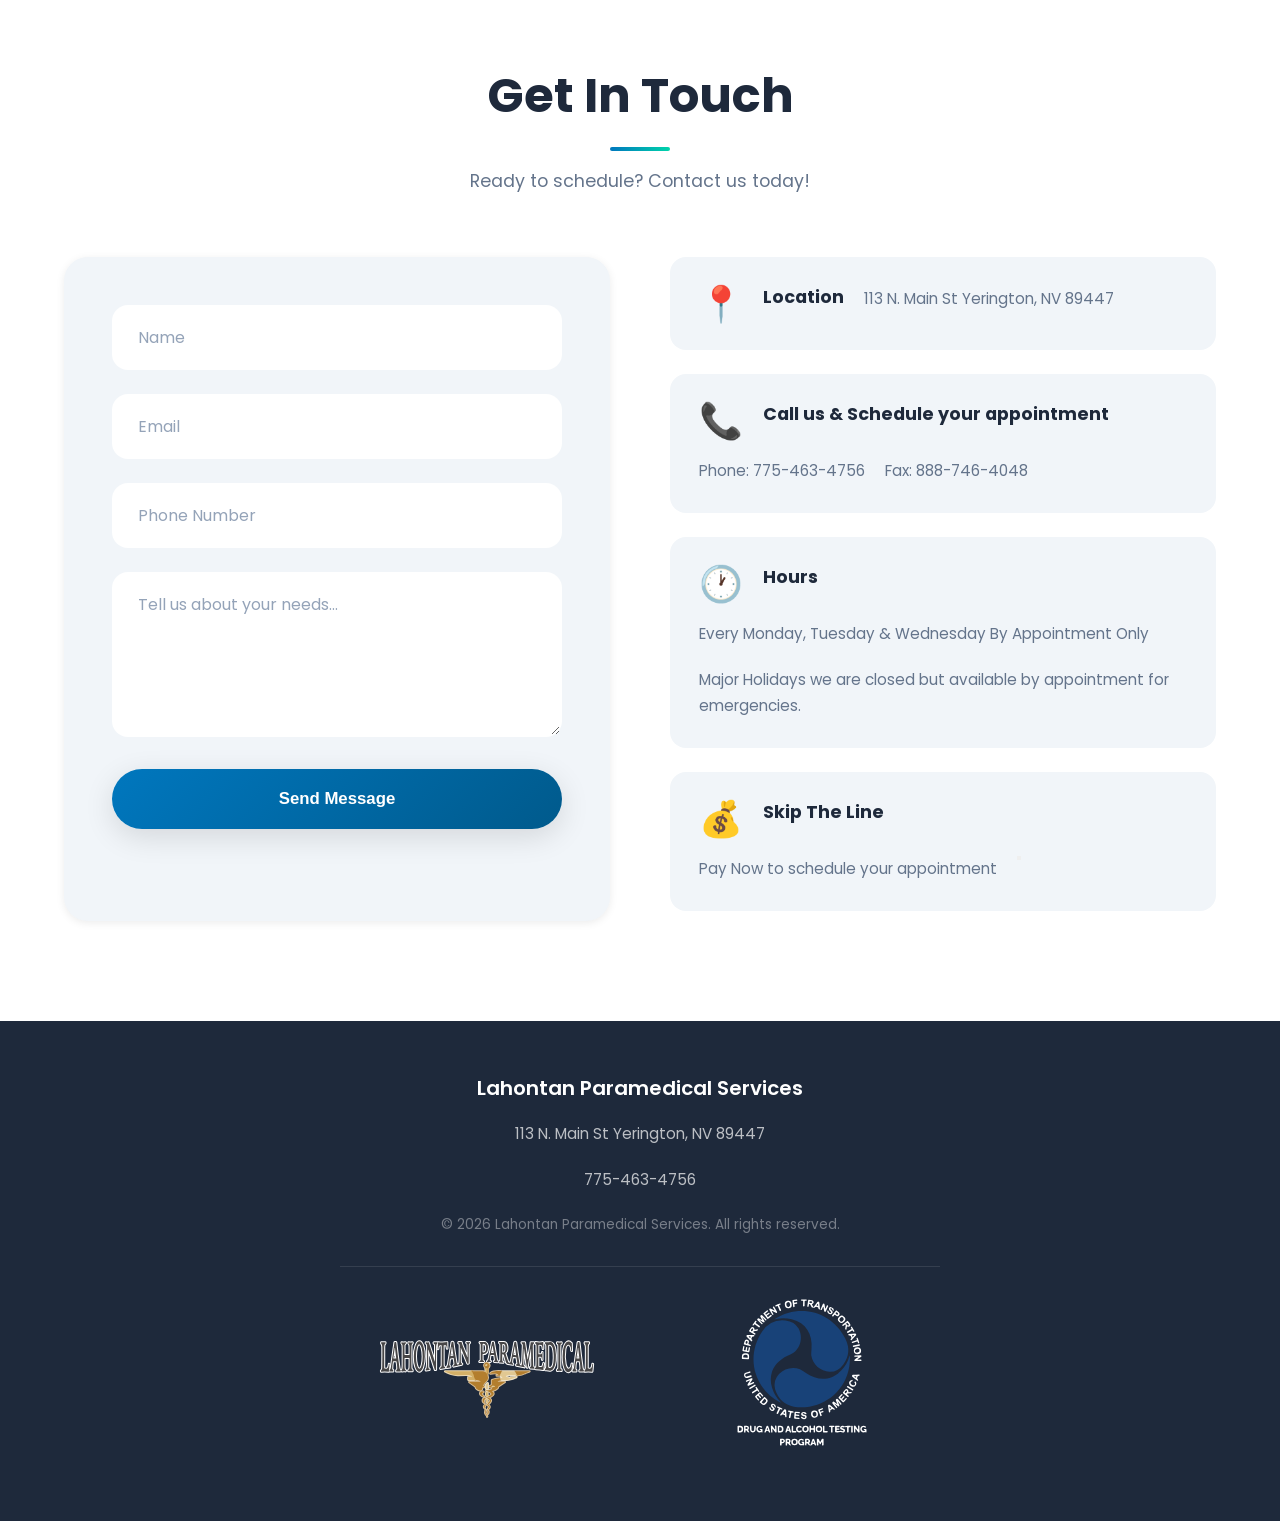
==== commit f8697e8c: "logo fix" ====
--- a/index.html
+++ b/index.html
@@ -4,10 +4,7 @@
     <meta charset="UTF-8">
     <meta name="viewport" content="width=device-width, initial-scale=1.0">
     <title>Lahontan Paramedical Services</title>
-    <link rel="icon" type="image/svg+xml" href="./images/DOT.svg">
-    <link rel="icon" type="image/svg+xml" href="./images/biglogo.svg">
     <link rel="icon" type="image/svg+xml" href="./images/logo.svg">
-
     <link rel="stylesheet" href="styles.css">
     <link href="https://fonts.googleapis.com/css2?family=Poppins:wght@300;400;600;700&display=swap" rel="stylesheet">
 </head>
@@ -201,7 +198,7 @@
                 <p class="footer-address">775-463-4756</p>
                 <p class="footer-copy">&copy; 2026 Lahontan Paramedical Services. All rights reserved.</p>
                 <div class="bottom-logos">
-                    <img src="./images/biglogo.svg" alt="Lahontan Paramedical" class="footer-sub-logo">
+                    <img src="./images/footerlogo.svg" alt="Lahontan Paramedical" class="footer-sub-logo">
                     <a href="https://www.transportation.gov/" target="_blank" rel="noopener noreferrer">
                         <img src="./images/DOT.svg" alt="Lab Logo" class="footer-sub-logo-dot">
                     </a>
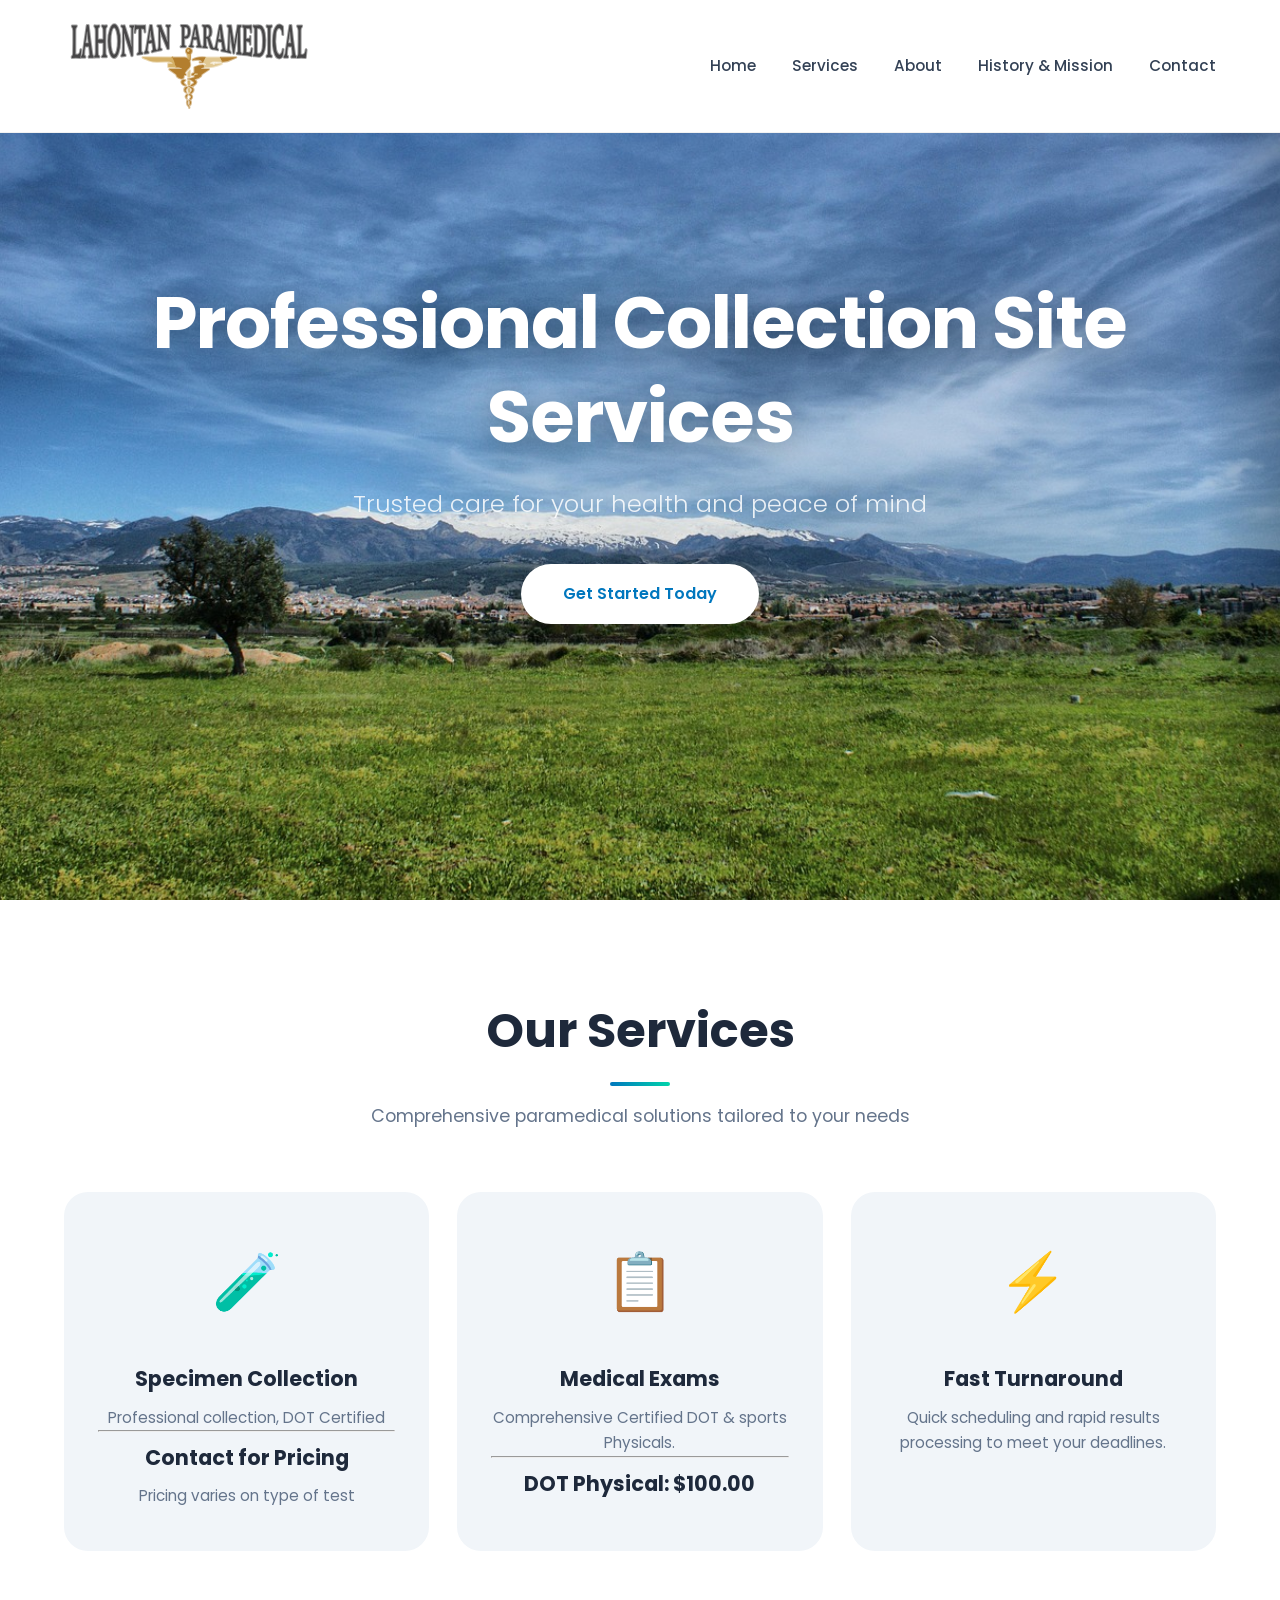
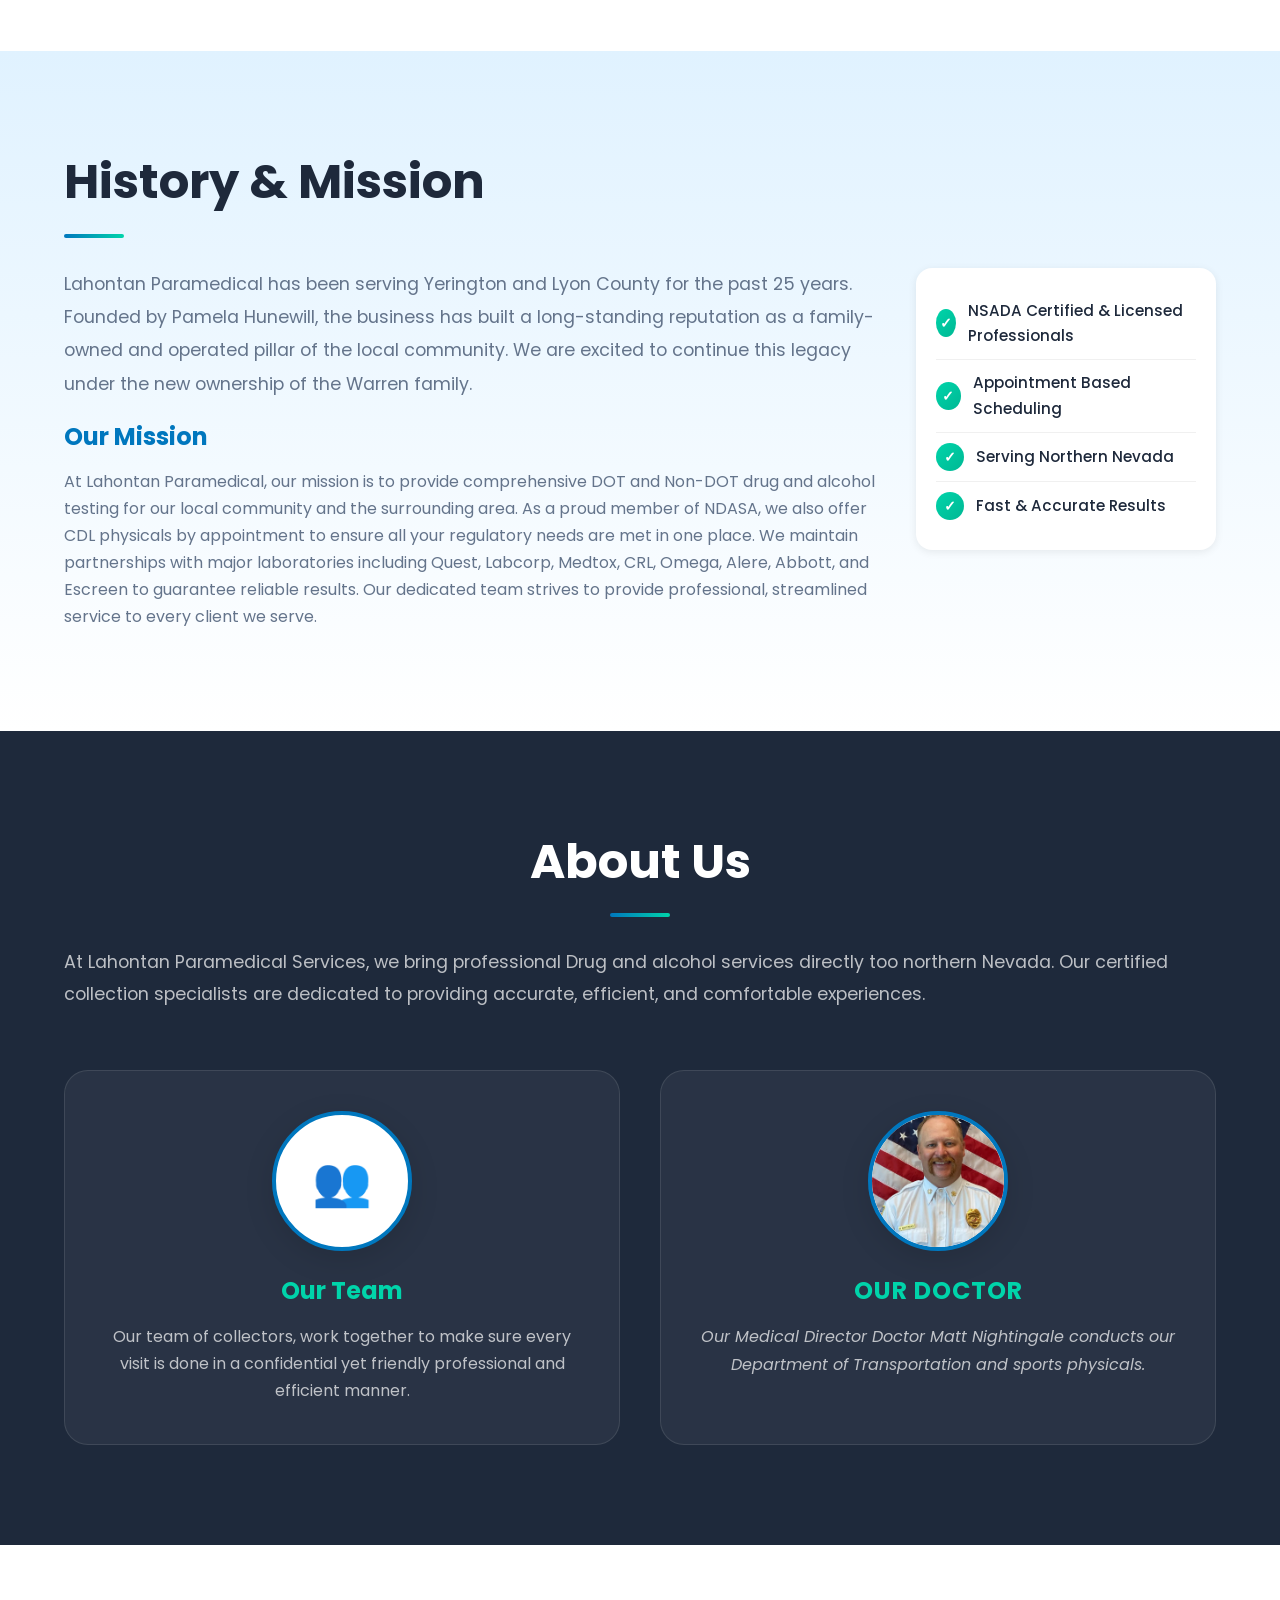
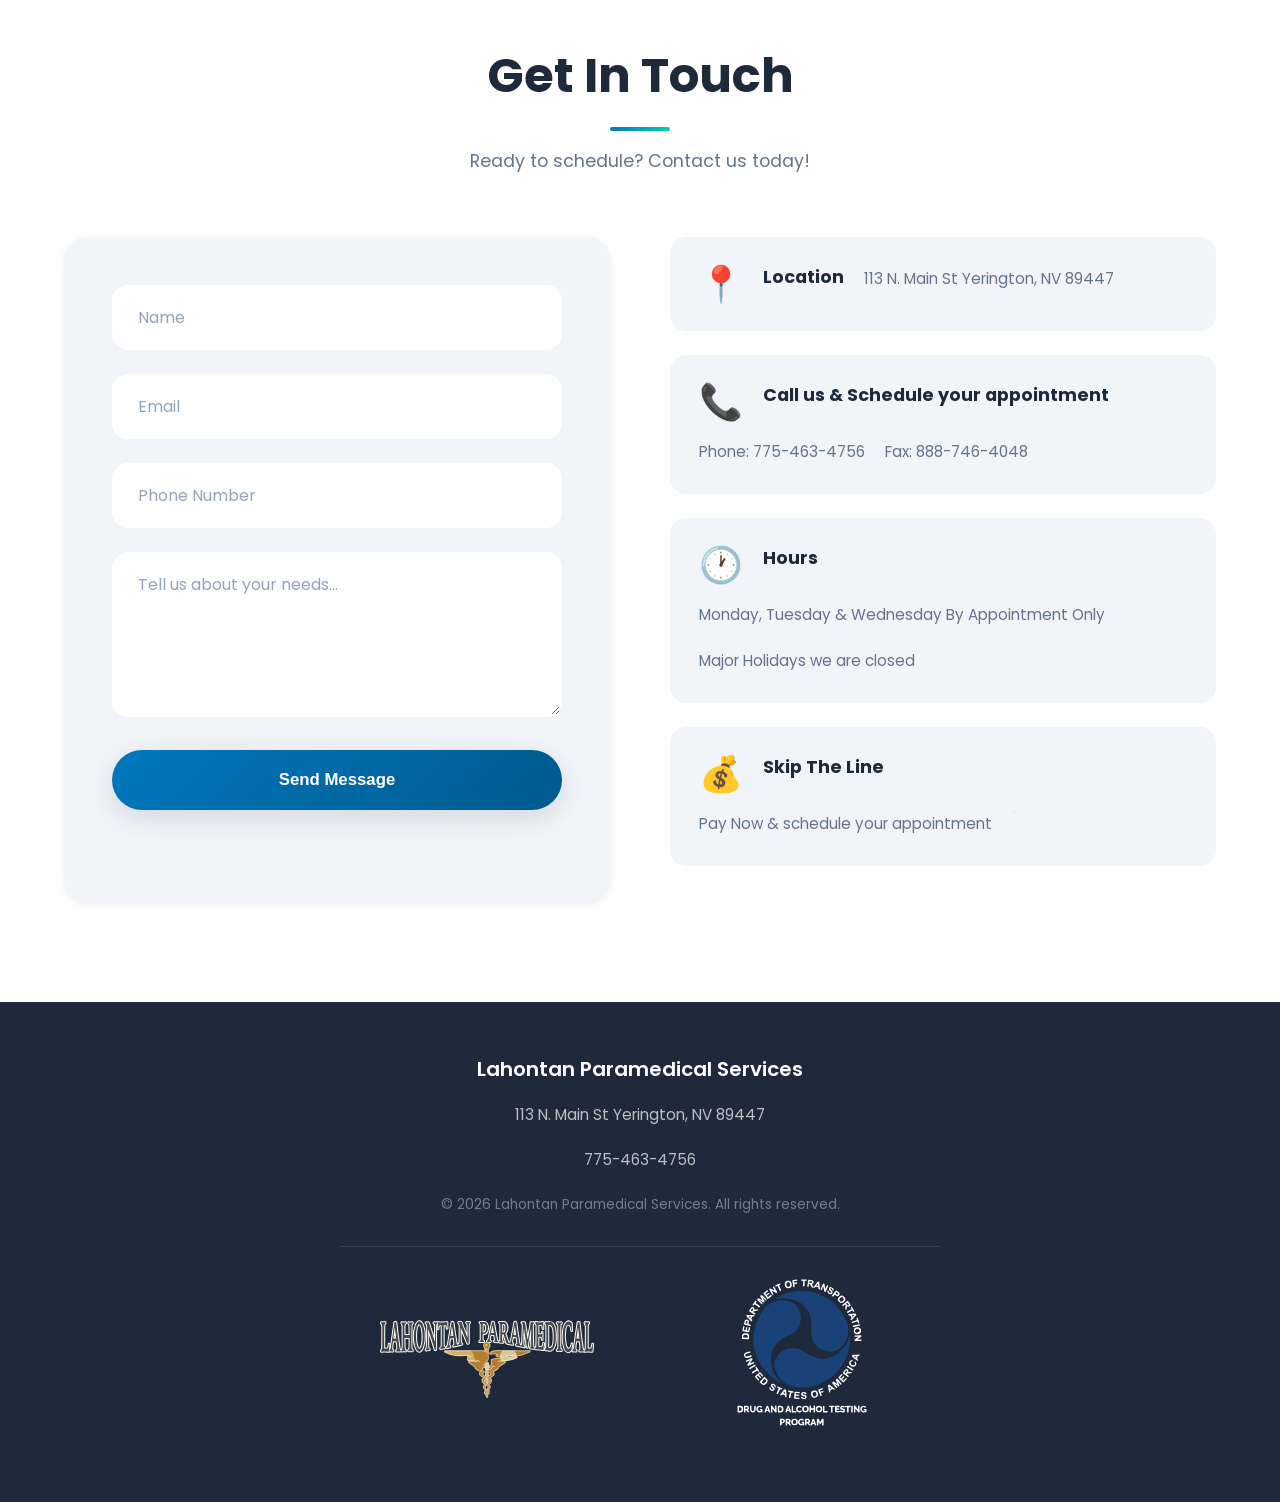
==== commit c82d9e92: "Text Chnages" ====
--- a/index.html
+++ b/index.html
@@ -53,7 +53,7 @@
                     <div class="service-card">
                         <div class="service-icon">🧪</div>
                         <h3>Specimen Collection</h3>
-                        <p>Professional collection and handling of urine, DOT Certified</p>
+                        <p>Professional collection, DOT Certified</p>
                         <hr>
                         <h3>Contact for Pricing</h3>
                         <p>Pricing varies on type of test</p>
@@ -61,7 +61,7 @@
                     <div class="service-card">
                         <div class="service-icon">📋</div>
                         <h3>Medical Exams</h3>
-                        <p>Comprehensive Certified DOT Physical, Recorded and sent to DMV.</p>
+                        <p>Comprehensive Certified DOT & sports Physicals.</p>
                         <hr>
                         <h3>DOT Physical: $100.00</h3>
                     </div>
@@ -82,10 +82,10 @@
                         <h2 class="section-title"> History & Mission</h2>
                         <div class="about-intro-wrapper">
                             <div class="about-main-content">
-                                <p class="about-intro-text">Lahontan Paramedical has been serving Yerington and Lyon County for the past 25 years. Founded by Pamela Hunewill, Lahontan Paramedical is a family owned and operated business. We strive to provide a service to our local community and surrounding area.</p>
+                                <p class="about-intro-text">Lahontan Paramedical has been serving Yerington and Lyon County for the past 25 years. Founded by Pamela Hunewill, the business has built a long-standing reputation as a family-owned and operated pillar of the local community. We are excited to continue this legacy under the new ownership of the Warren family. </p>
                                 <div class="about-sub-section">
                                     <h3 class="sub-title">Our Mission</h3>
-                                    <p>At Lahontan Paramedical, our mission is to provide Non-Dot and Dot Drug and Alcohol Testing. We can also accommodate your CDL physical needs by appointment. We are a CLIA certified Exempt Lab and can provide all of your testing needs. We work with a number of major labs such as: Quest, Labcorp, Medtox, CRL, Omega, Alere, Abbott and Escreen. Lahontan Paramedical is a Samsha certified lab and a member of NDASA.</p>
+                                    <p>At Lahontan Paramedical, our mission is to provide comprehensive DOT and Non-DOT drug and alcohol testing for our local community and the surrounding area. As a proud member of NDASA, we also offer CDL physicals by appointment to ensure all your regulatory needs are met in one place. We maintain partnerships with major laboratories including Quest, Labcorp, Medtox, CRL, Omega, Alere, Abbott, and Escreen to guarantee reliable results. Our dedicated team strives to provide professional, streamlined service to every client we serve. </p>
                                 </div>
                             </div>
                             <ul class="about-list">
@@ -106,7 +106,7 @@
                 <div class="history-grid">
                     <div class="history-content">
                         <h2 class="section-title">About Us</h2>
-                        <p>At Lahontan Paramedical Services, we bring professional Drug and alcohol services directly northern Nevada. Our certified collection specialists are dedicated to providing accurate, efficient, and comfortable experiences.</p>
+                        <p>At Lahontan Paramedical Services, we bring professional Drug and alcohol services directly too northern Nevada. Our certified collection specialists are dedicated to providing accurate, efficient, and comfortable experiences.</p>
 
                     </div>
                 </div>
@@ -115,14 +115,14 @@
                     <div class="team-card">
                         <div class="member-image-placeholder">👥</div>
                         <h3>Our Team</h3>
-                        <p>Our team of collectors, lab assistants and phlebotomists bring a wealth of experience and expertise to our work. With a focus on public service, we work together to make sure every visit is done in a friendly professional and efficient manner.</p>
+                        <p>Our team of collectors, work together to make sure every visit is done in a confidential yet friendly professional and efficient manner.</p>
                     </div>
                     <div class="doctor-card">
                         <div class="member-image-placeholder">
                             <img src="./images/dr.img.png" alt="Dr. Nightingale">
                         </div>
                         <h3>Our Doctor</h3>
-                        <p>Our Medical Director Doctor Matt Nightingale oversees our Exempt Lab Operations.  He conducts our Department of Transportation physicals and sports physicals.</p>
+                        <p>Our Medical Director Doctor Matt Nightingale conducts our Department of Transportation and sports physicals.</p>
                     </div>
                 </div>
             </div>
@@ -170,13 +170,13 @@
                         <div class="info-card">
                             <span class="info-icon">🕐</span>
                             <h4>Hours</h4>
-                            <p>Every Monday, Tuesday & Wednesday By Appointment Only </p>
-                            <p>Major Holidays we are closed but available by appointment for emergencies.</p>
+                            <p>Monday, Tuesday & Wednesday By Appointment Only </p>
+                            <p>Major Holidays we are closed</p>
                         </div>
                         <div class="info-card">
                             <span class="info-icon">💰</span>
                             <h4>Skip The Line</h4>
-                            <p>Pay Now to schedule your appointment</p>
+                            <p>Pay Now & schedule your appointment</p>
                             <button></button>
                         </div>
                     </div>
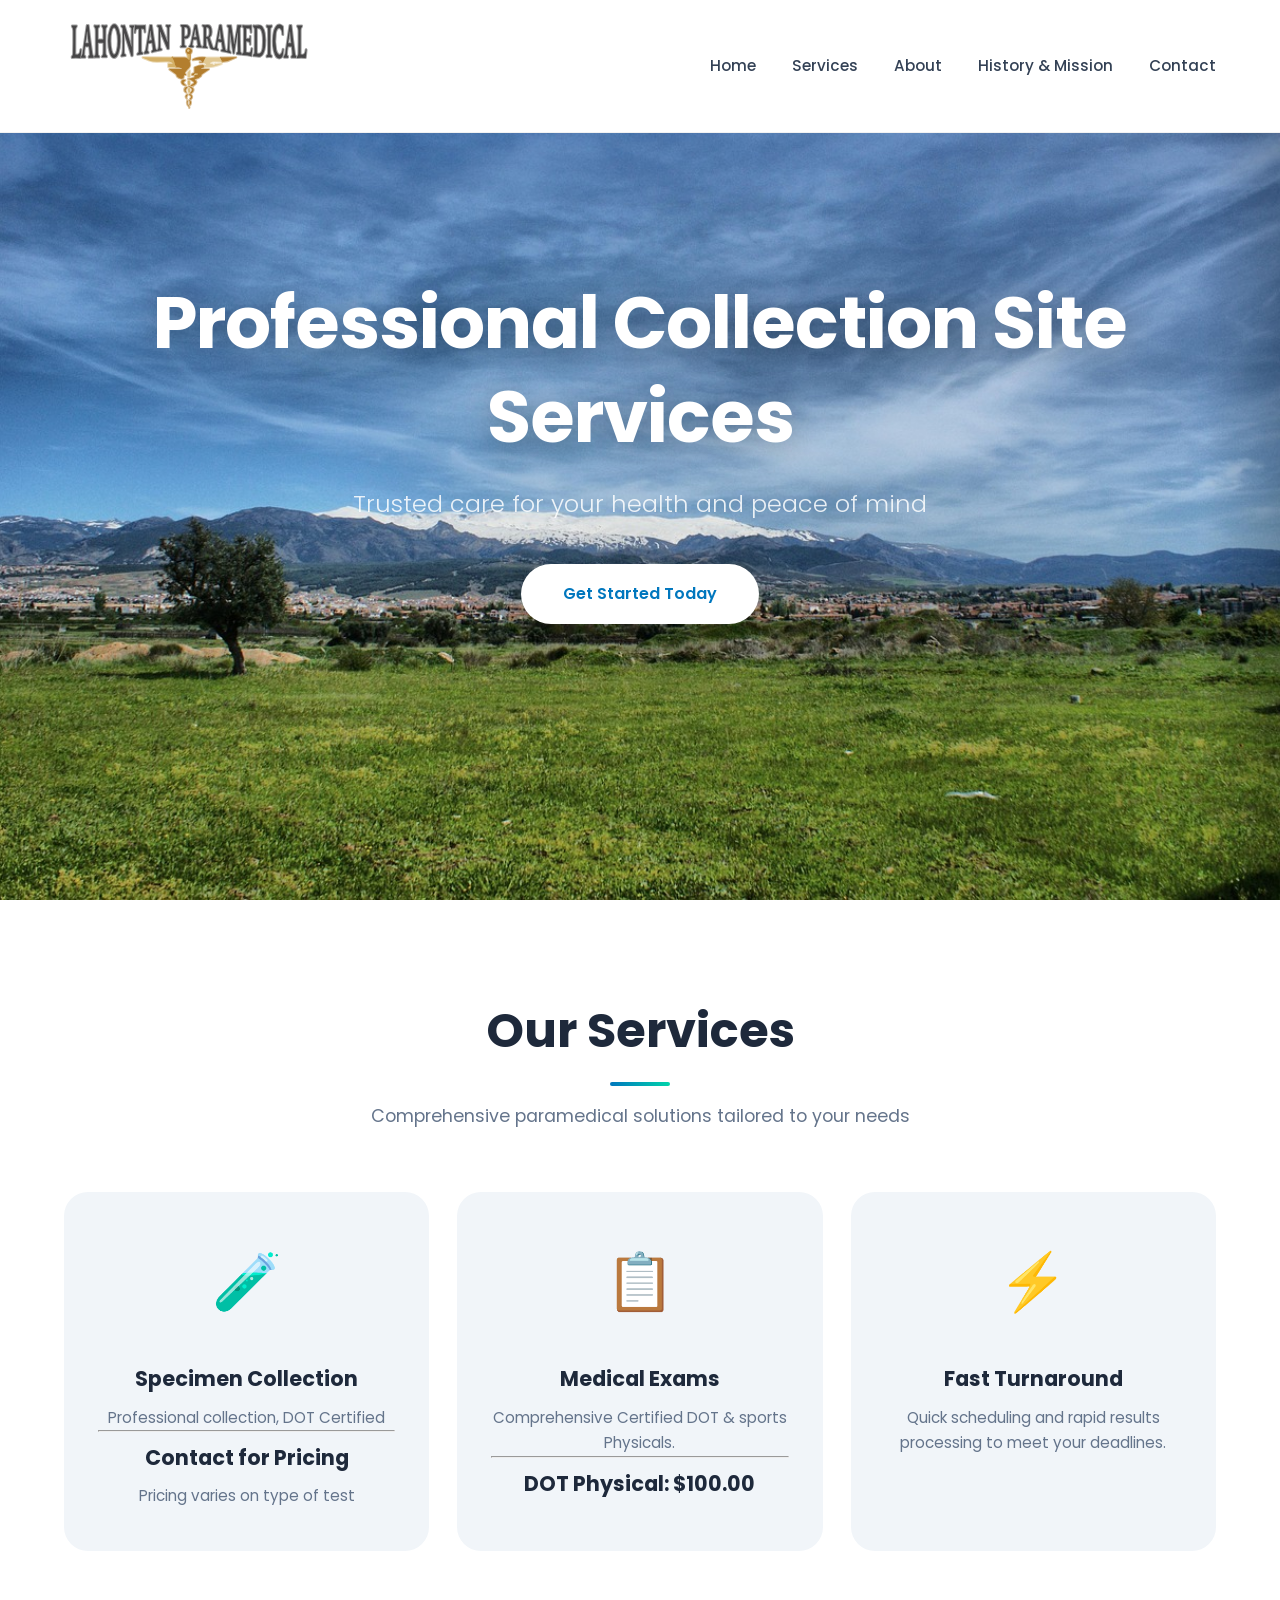
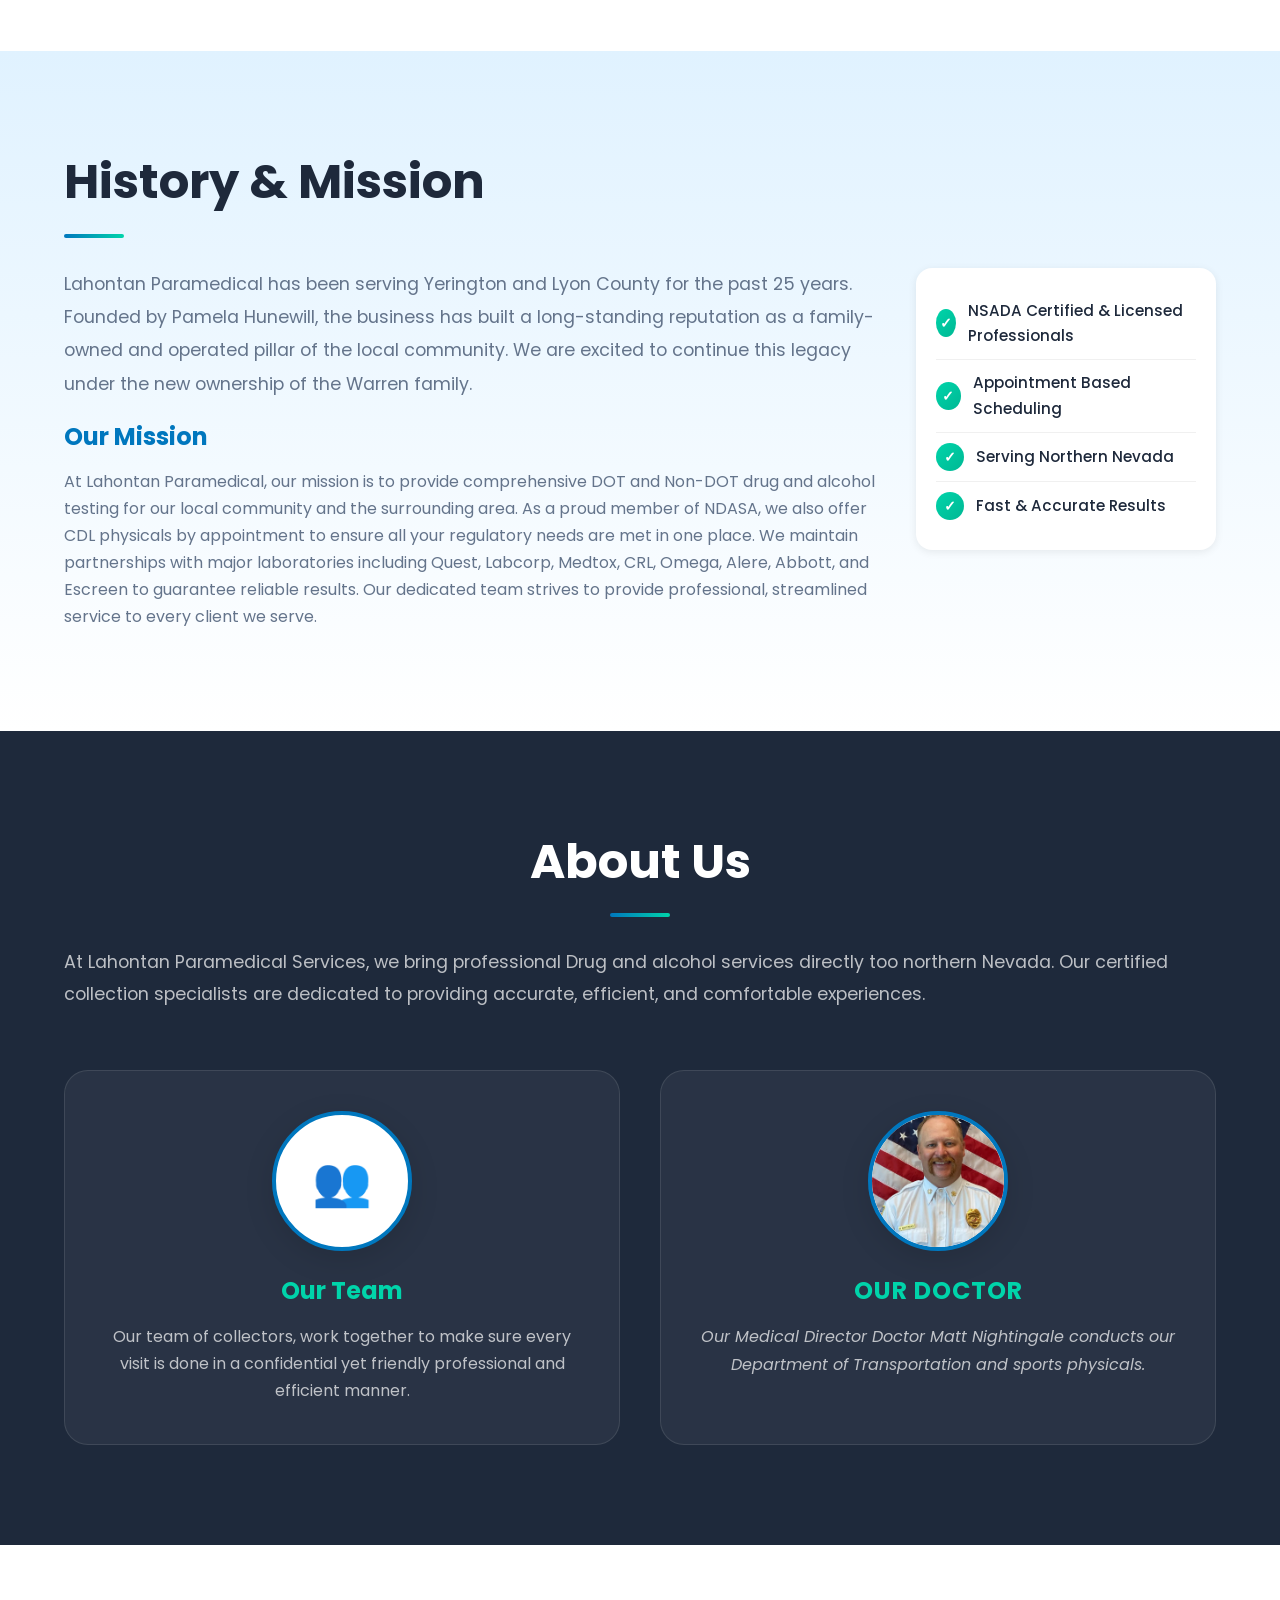
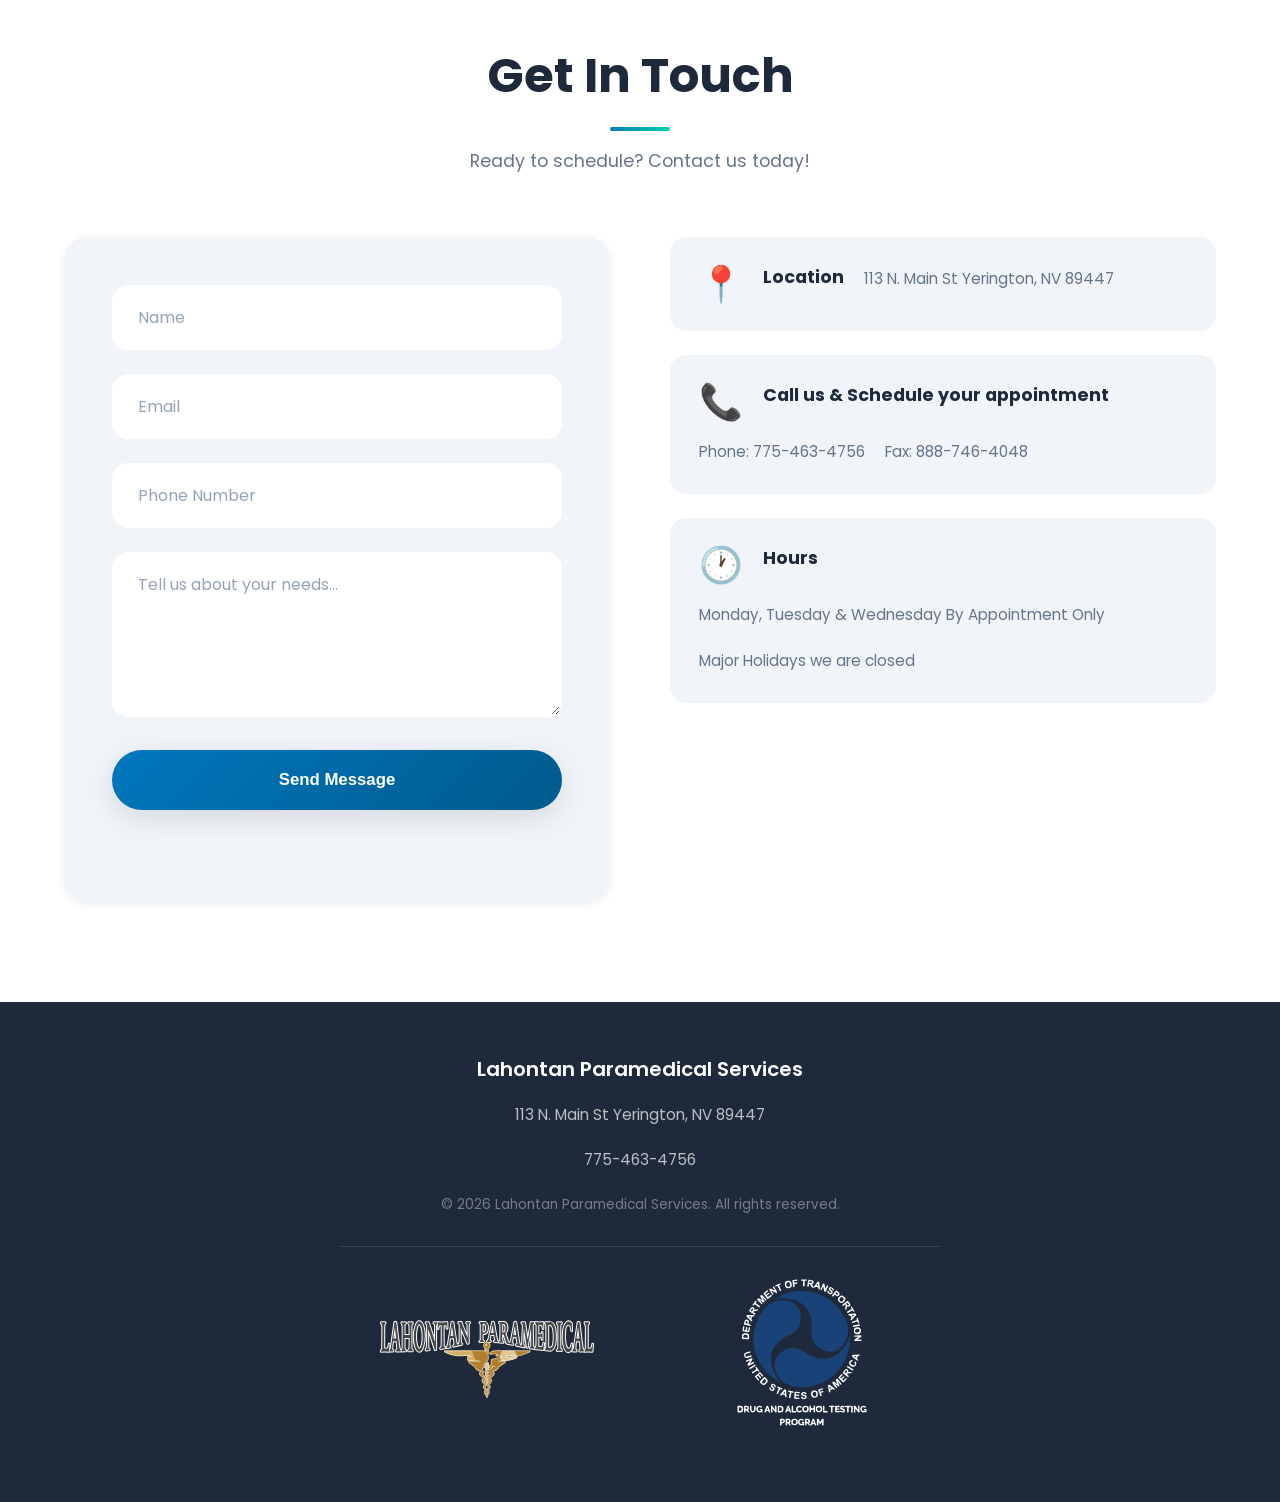
==== commit be2fcf78: "Need to  Update payment button" ====
--- a/index.html
+++ b/index.html
@@ -173,12 +173,12 @@
                             <p>Monday, Tuesday & Wednesday By Appointment Only </p>
                             <p>Major Holidays we are closed</p>
                         </div>
-                        <div class="info-card">
+                        <!-- <div class="info-card">
                             <span class="info-icon">💰</span>
                             <h4>Skip The Line</h4>
                             <p>Pay Now & schedule your appointment</p>
                             <button></button>
-                        </div>
+                        </div> -->
                     </div>
                 </div>
             </div>
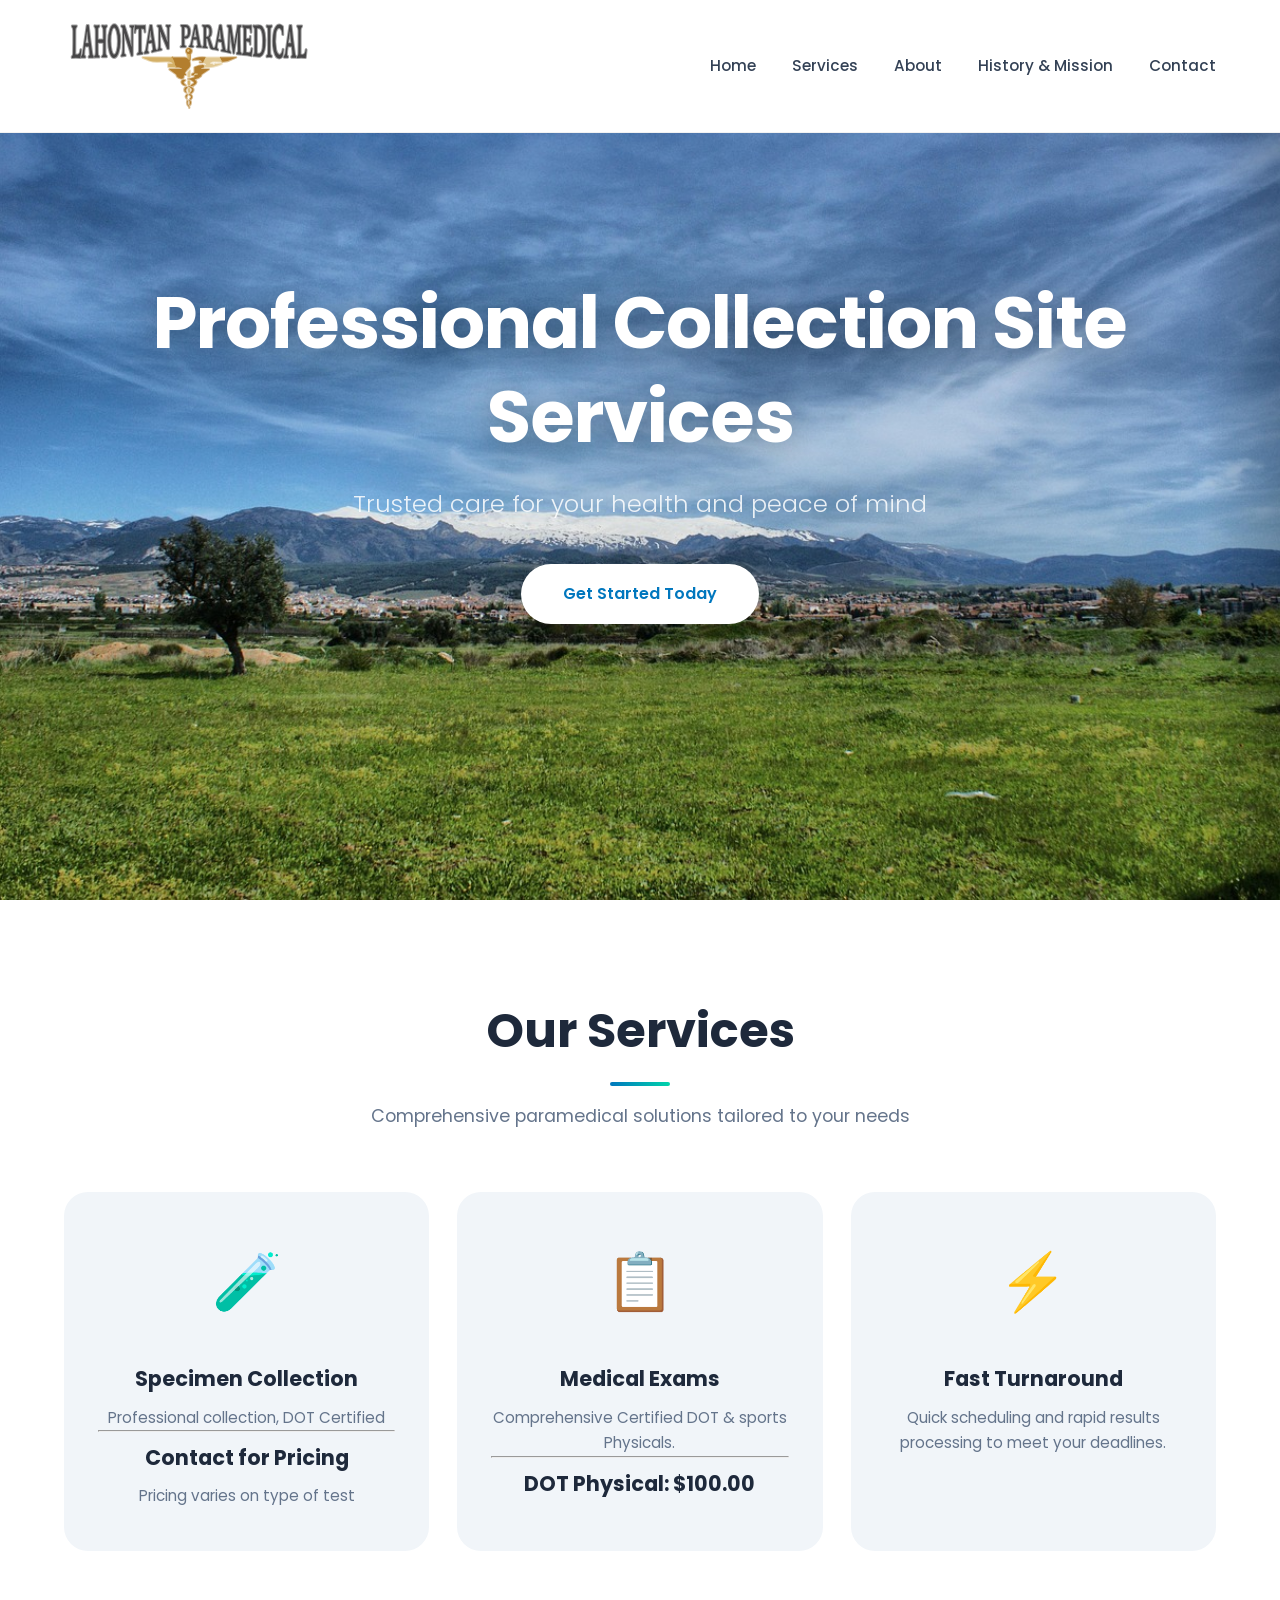
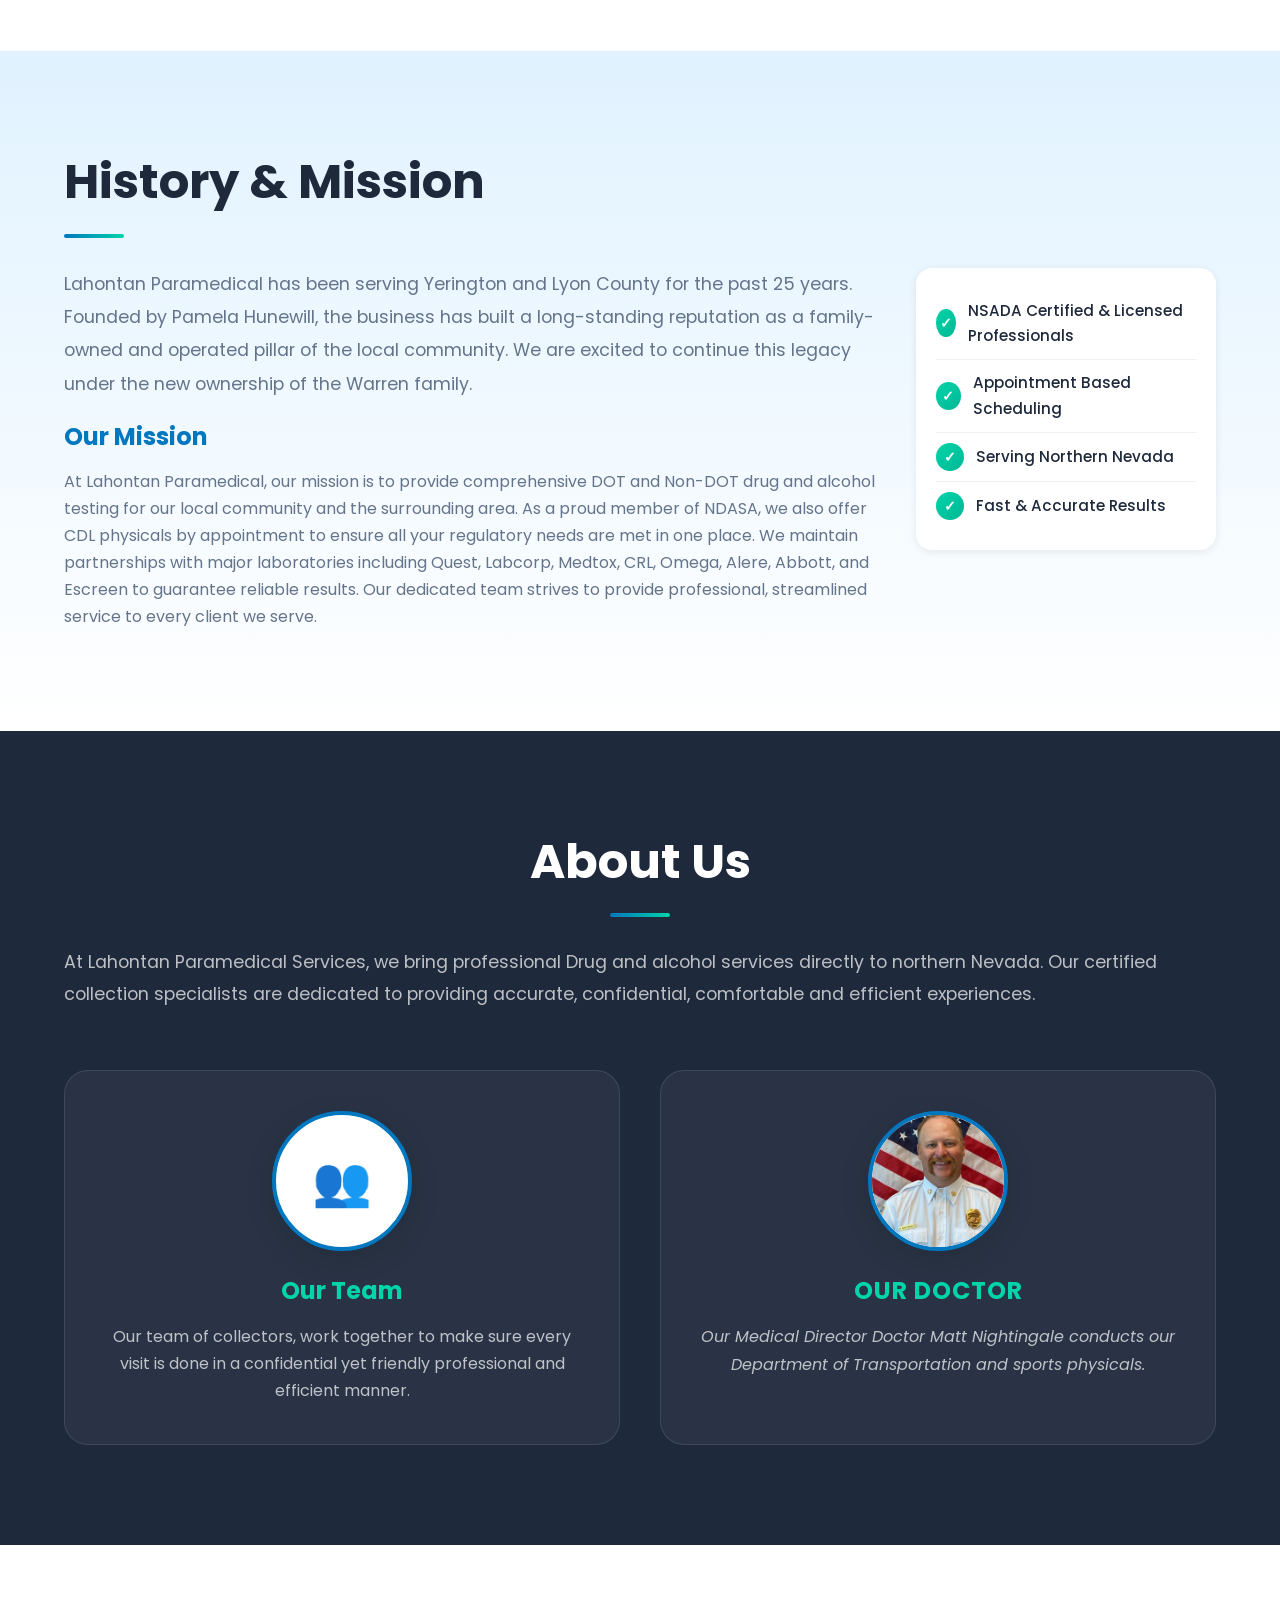
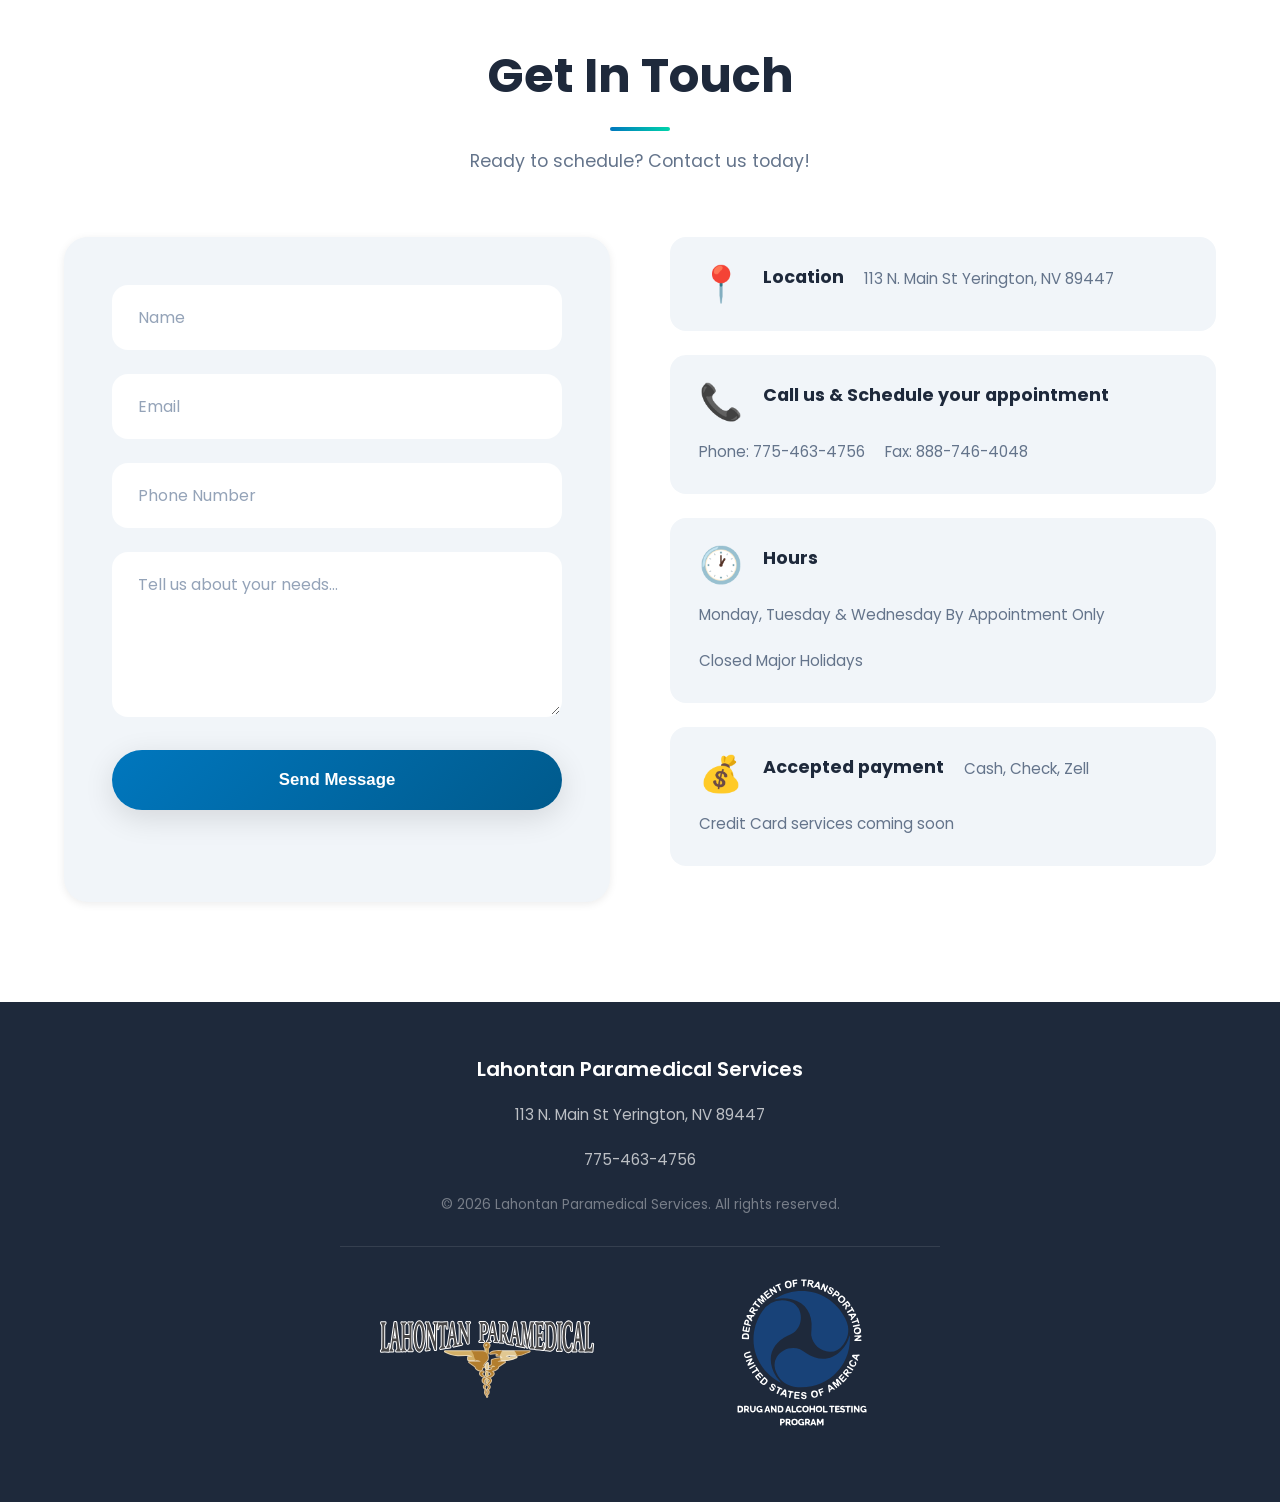
==== commit 77167a33: "text update" ====
--- a/index.html
+++ b/index.html
@@ -3,7 +3,8 @@
 <head>
     <meta charset="UTF-8">
     <meta name="viewport" content="width=device-width, initial-scale=1.0">
-    <title>Lahontan Paramedical Services</title>
+    <meta name="description" content="Lahontan Paramedical has been serving Yerington and Lyon County for the past 25 years. Founded by Pamela Hunewill, the business has built a long-standing reputation as a family-owned and operated pillar of the local community. We are excited to continue this legacy under the new ownership of the Warren family.">
+    <title>Lahontan Paramedical</title>
     <link rel="icon" type="image/svg+xml" href="./images/logo.svg">
     <link rel="stylesheet" href="styles.css">
     <link href="https://fonts.googleapis.com/css2?family=Poppins:wght@300;400;600;700&display=swap" rel="stylesheet">
@@ -106,7 +107,7 @@
                 <div class="history-grid">
                     <div class="history-content">
                         <h2 class="section-title">About Us</h2>
-                        <p>At Lahontan Paramedical Services, we bring professional Drug and alcohol services directly too northern Nevada. Our certified collection specialists are dedicated to providing accurate, efficient, and comfortable experiences.</p>
+                        <p>At Lahontan Paramedical Services, we bring professional Drug and alcohol services directly to northern Nevada. Our certified collection specialists are dedicated to providing accurate, confidential, comfortable and efficient experiences.</p>
 
                     </div>
                 </div>
@@ -171,14 +172,14 @@
                             <span class="info-icon">🕐</span>
                             <h4>Hours</h4>
                             <p>Monday, Tuesday & Wednesday By Appointment Only </p>
-                            <p>Major Holidays we are closed</p>
-                        </div>
-                        <!-- <div class="info-card">
+                            <p>Closed Major Holidays</p>
+                        </div>
+                        <div class="info-card">
                             <span class="info-icon">💰</span>
-                            <h4>Skip The Line</h4>
-                            <p>Pay Now & schedule your appointment</p>
-                            <button></button>
-                        </div> -->
+                            <h4>Accepted payment</h4>
+                            <p>Cash, Check, Zell</p>
+                            <p>Credit Card services coming soon</p>
+                        </div>
                     </div>
                 </div>
             </div>
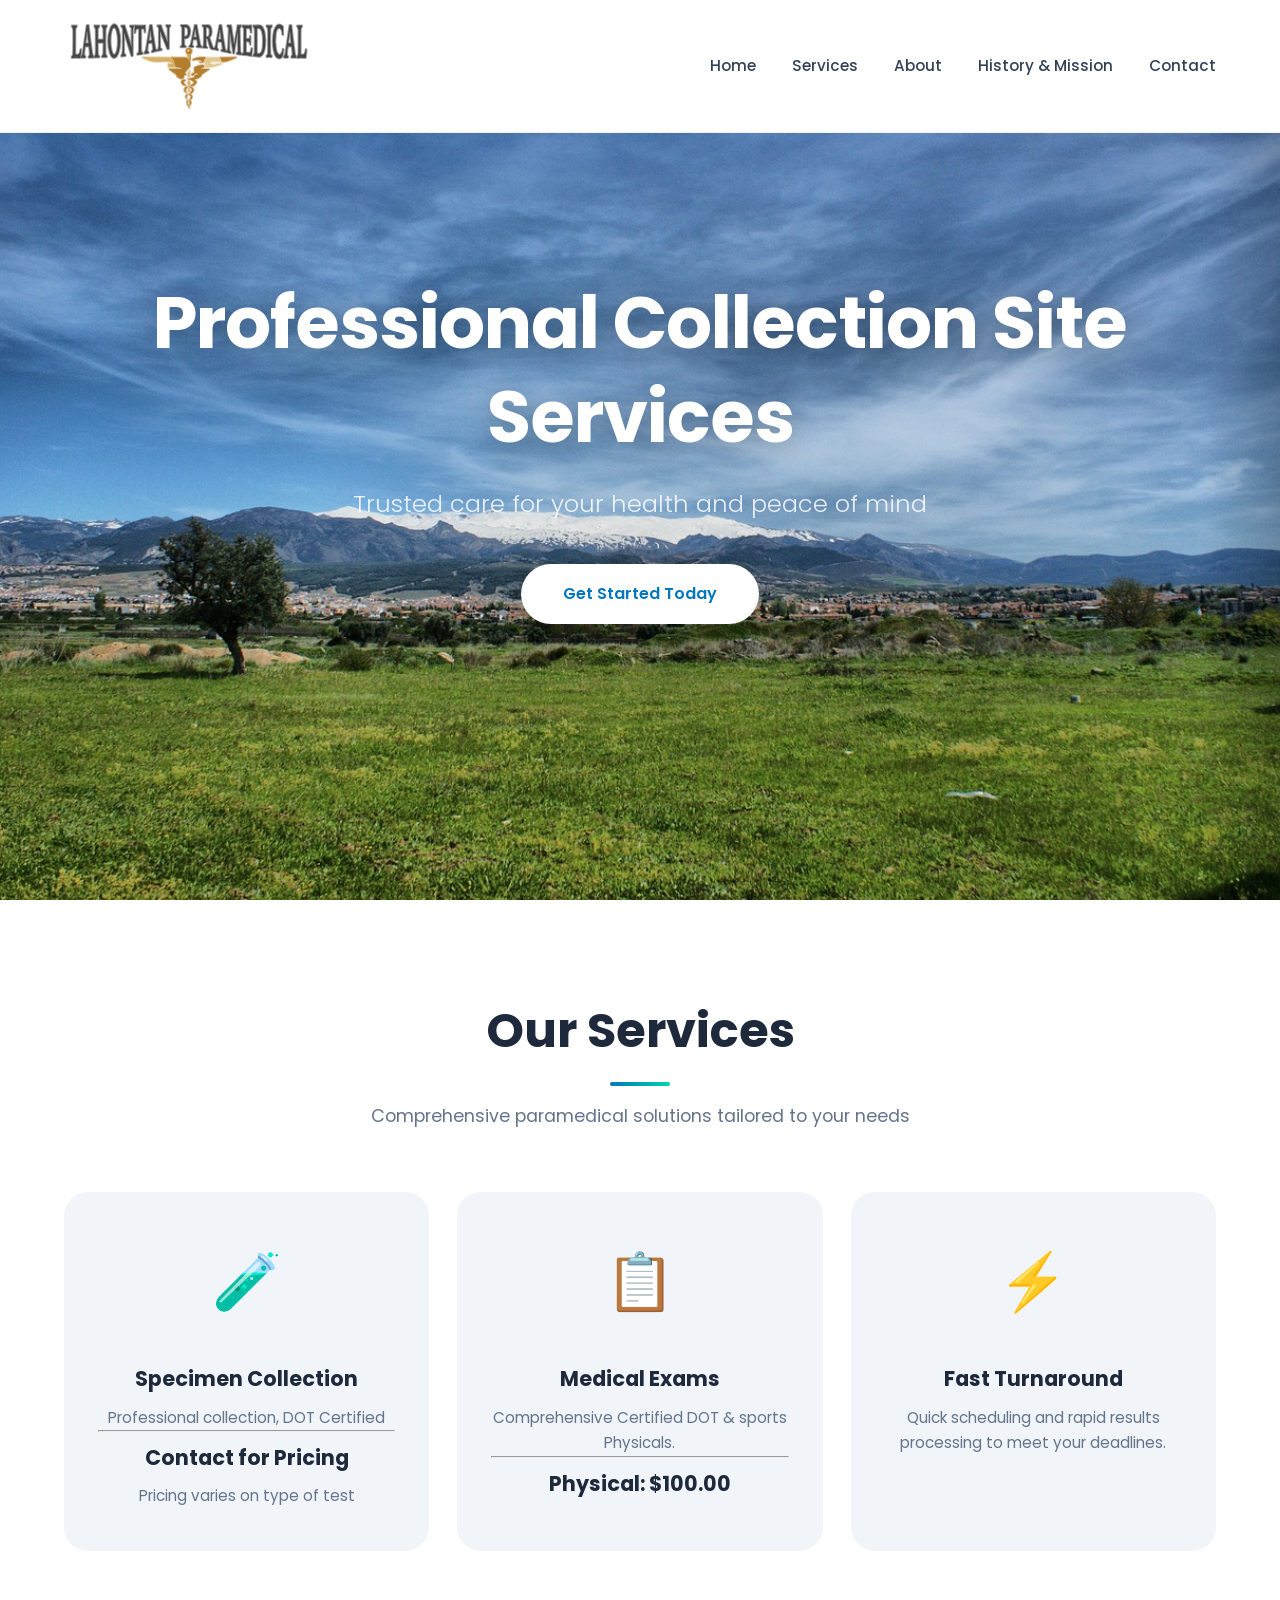
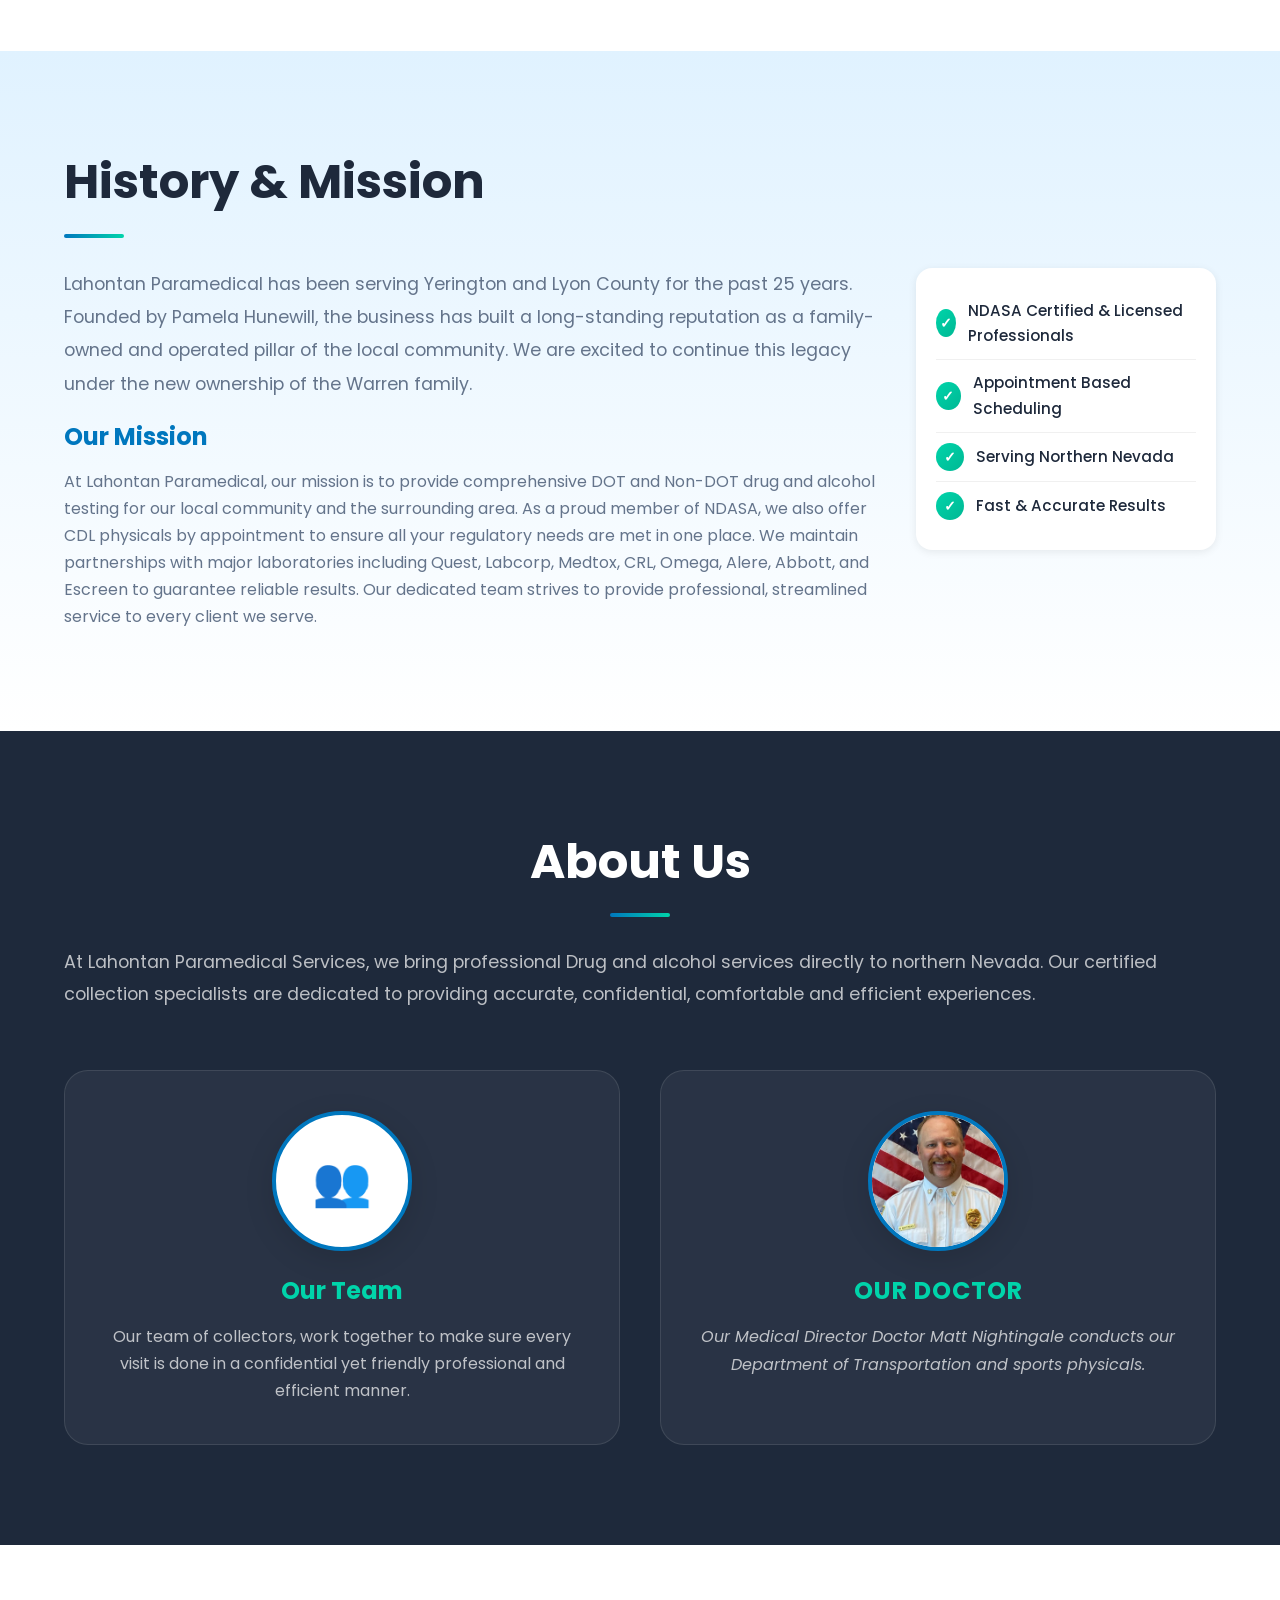
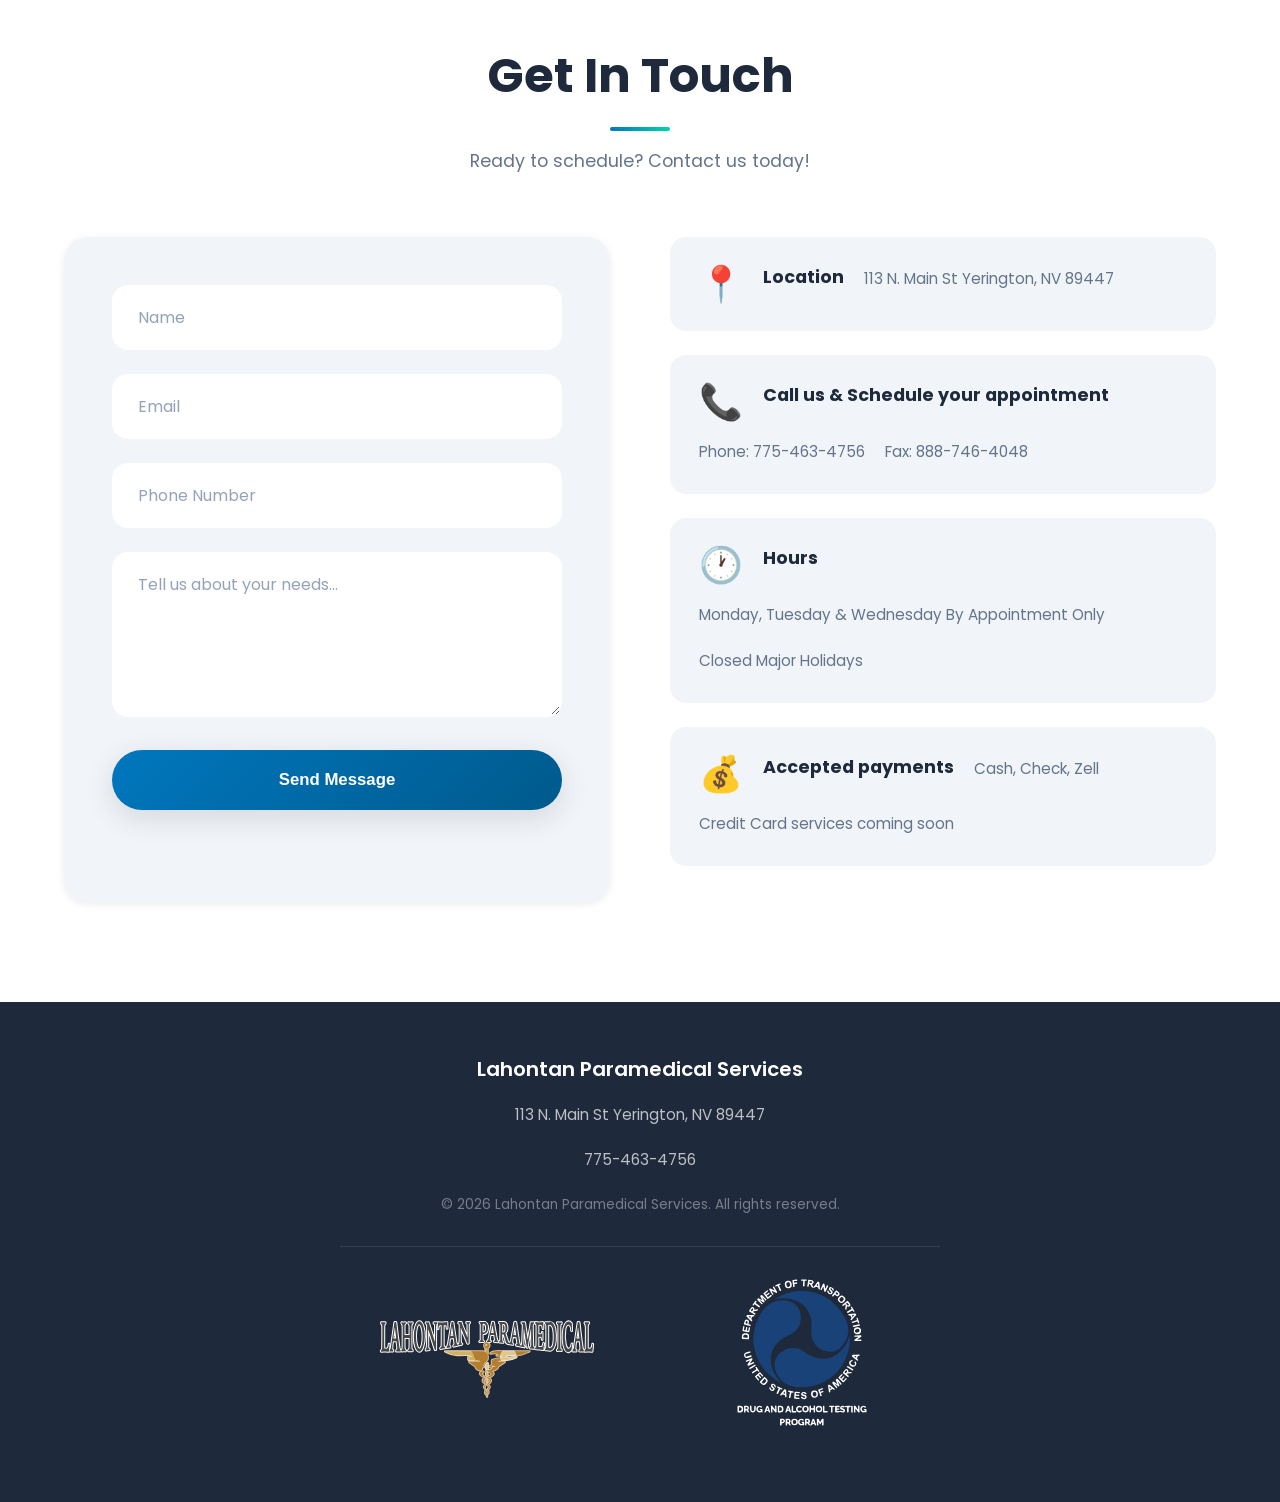
==== commit aeba54e7: "spell check" ====
--- a/index.html
+++ b/index.html
@@ -64,7 +64,7 @@
                         <h3>Medical Exams</h3>
                         <p>Comprehensive Certified DOT & sports Physicals.</p>
                         <hr>
-                        <h3>DOT Physical: $100.00</h3>
+                        <h3>Physical: $100.00</h3>
                     </div>
                      <div class="service-card">
                         <div class="service-icon">⚡</div>
@@ -90,7 +90,7 @@
                                 </div>
                             </div>
                             <ul class="about-list">
-                                <li><span class="check">✓</span> NSADA Certified & Licensed Professionals</li>
+                                <li><span class="check">✓</span> NDASA Certified & Licensed Professionals</li>
                                 <li><span class="check">✓</span> Appointment Based Scheduling</li>
                                 <li><span class="check">✓</span> Serving Northern Nevada</li>
                                 <li><span class="check">✓</span> Fast & Accurate Results</li>
@@ -176,7 +176,7 @@
                         </div>
                         <div class="info-card">
                             <span class="info-icon">💰</span>
-                            <h4>Accepted payment</h4>
+                            <h4>Accepted payments</h4>
                             <p>Cash, Check, Zell</p>
                             <p>Credit Card services coming soon</p>
                         </div>
